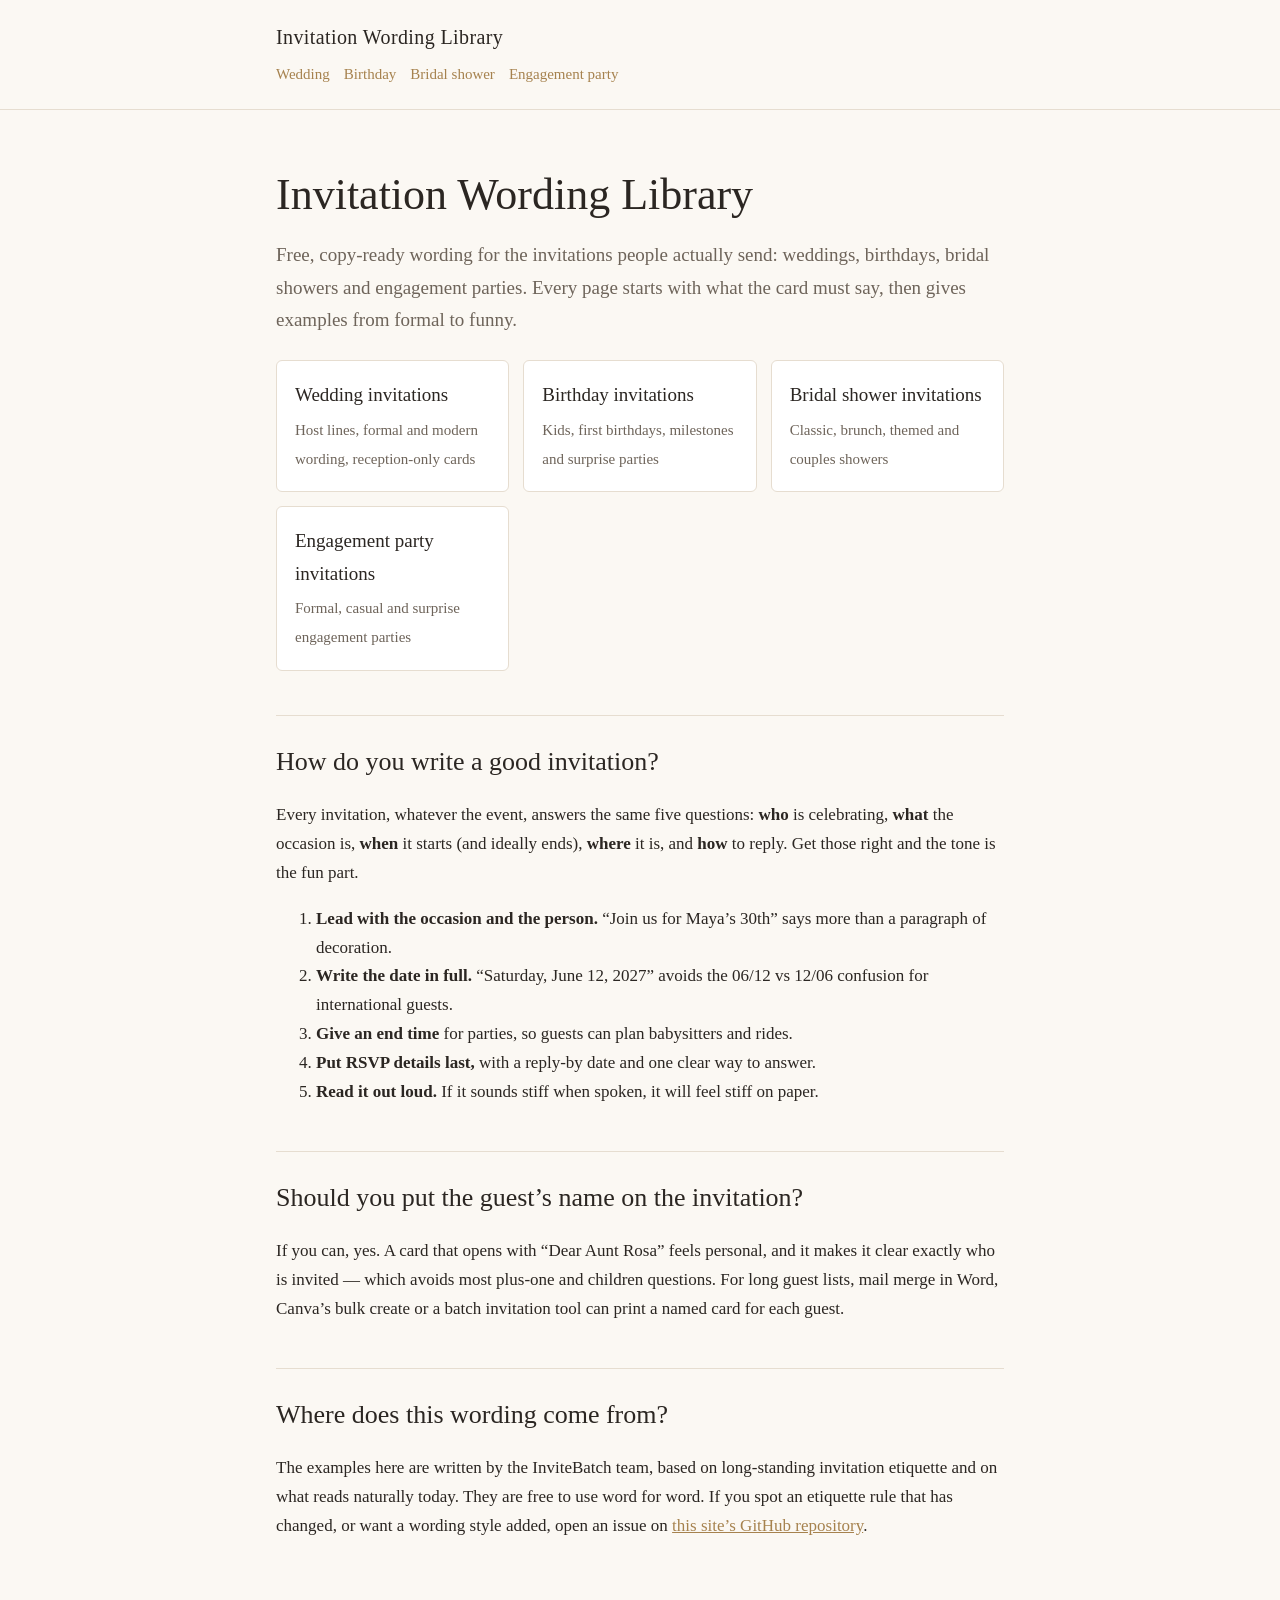
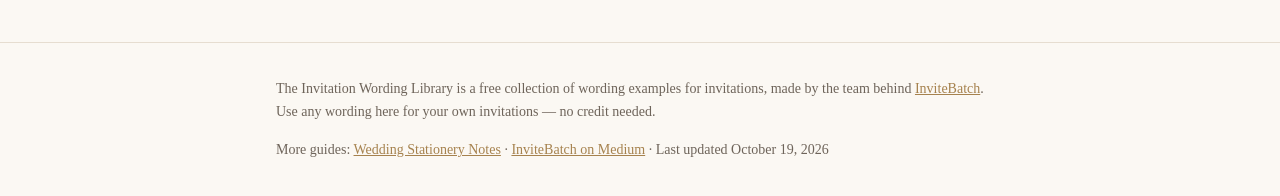
==== index.html @ 97a047f4 "Add files via upload" ====
<!doctype html>
<html lang="en">
<head>
<meta charset="utf-8">
<meta name="viewport" content="width=device-width, initial-scale=1">
<title>Invitation Wording Library: Free Examples for Every Event</title>
<meta name="description" content="Free invitation wording examples for weddings, birthdays, bridal showers and engagement parties. Copy, adapt and print.">
<link rel="canonical" href="https://invitebatch.github.io/">
<meta property="og:title" content="Invitation Wording Library: Free Examples for Every Event">
<meta property="og:description" content="Free invitation wording examples for weddings, birthdays, bridal showers and engagement parties. Copy, adapt and print.">
<meta property="og:url" content="https://invitebatch.github.io/">
<meta property="og:type" content="website">
<link rel="stylesheet" href="style.css">
<script type="application/ld+json">{"@context": "https://schema.org", "@type": "WebSite", "name": "Invitation Wording Library: Free Examples for Every Event", "description": "Free invitation wording examples for weddings, birthdays, bridal showers and engagement parties. Copy, adapt and print.", "url": "https://invitebatch.github.io/", "publisher": {"@type": "Organization", "name": "InviteBatch", "url": "https://invitebatch.com"}}</script>
</head>
<body>
<header><div class="wrap"><a class="brand" href="./">Invitation Wording Library</a><nav><a href="wedding-invitation-wording.html">Wedding</a><a href="birthday-invitation-wording.html">Birthday</a><a href="bridal-shower-invitation-wording.html">Bridal shower</a><a href="engagement-party-invitation-wording.html">Engagement party</a></nav></div></header>
<main class="wrap">
<h1>Invitation Wording Library</h1>
<p class="lede">Free, copy-ready wording for the invitations people actually send: weddings, birthdays, bridal showers and engagement parties. Every page starts with what the card must say, then gives examples from formal to funny.</p>
<div class="grid">
<a class="card" href="wedding-invitation-wording.html"><strong>Wedding invitations</strong><span>Host lines, formal and modern wording, reception-only cards</span></a>
<a class="card" href="birthday-invitation-wording.html"><strong>Birthday invitations</strong><span>Kids, first birthdays, milestones and surprise parties</span></a>
<a class="card" href="bridal-shower-invitation-wording.html"><strong>Bridal shower invitations</strong><span>Classic, brunch, themed and couples showers</span></a>
<a class="card" href="engagement-party-invitation-wording.html"><strong>Engagement party invitations</strong><span>Formal, casual and surprise engagement parties</span></a>
</div>
<h2>How do you write a good invitation?</h2>
<p>Every invitation, whatever the event, answers the same five questions: <strong>who</strong> is celebrating, <strong>what</strong> the occasion is, <strong>when</strong> it starts (and ideally ends), <strong>where</strong> it is, and <strong>how</strong> to reply. Get those right and the tone is the fun part.</p>
<ol>
<li><strong>Lead with the occasion and the person.</strong> “Join us for Maya’s 30th” says more than a paragraph of decoration.</li>
<li><strong>Write the date in full.</strong> “Saturday, June 12, 2027” avoids the 06/12 vs 12/06 confusion for international guests.</li>
<li><strong>Give an end time</strong> for parties, so guests can plan babysitters and rides.</li>
<li><strong>Put RSVP details last,</strong> with a reply-by date and one clear way to answer.</li>
<li><strong>Read it out loud.</strong> If it sounds stiff when spoken, it will feel stiff on paper.</li>
</ol>
<h2>Should you put the guest’s name on the invitation?</h2>
<p>If you can, yes. A card that opens with “Dear Aunt Rosa” feels personal, and it makes it clear exactly who is invited — which avoids most plus-one and children questions. For long guest lists, mail merge in Word, Canva’s bulk create or a batch invitation tool can print a named card for each guest.</p>
<h2>Where does this wording come from?</h2>
<p>The examples here are written by the InviteBatch team, based on long-standing invitation etiquette and on what reads naturally today. They are free to use word for word. If you spot an etiquette rule that has changed, or want a wording style added, open an issue on <a href="https://github.com/invitebatch/invitebatch.github.io">this site’s GitHub repository</a>.</p>

</main>
<footer><div class="wrap">
<p>The Invitation Wording Library is a free collection of wording examples for invitations, made by the team behind <a href="https://invitebatch.com">InviteBatch</a>. Use any wording here for your own invitations — no credit needed.</p>
<p>More guides: <a href="https://weddingstationerynotes.wordpress.com">Wedding Stationery Notes</a> · <a href="https://invitebatch.medium.com">InviteBatch on Medium</a> · Last updated October 19, 2026</p>
</div></footer>
</body>
</html>
---- style.css ----
:root{--bg:#fbf8f3;--ink:#2b2622;--muted:#6e645a;--line:#e6ddd0;--accent:#a6824e;--card:#fff}
@media (prefers-color-scheme:dark){:root{--bg:#1d1a17;--ink:#f1ebe3;--muted:#b3a899;--line:#3a332c;--accent:#d4b07a;--card:#26221e}}
*{box-sizing:border-box}
body{margin:0;background:var(--bg);color:var(--ink);font:17px/1.7 Georgia,'Times New Roman',serif}
a{color:var(--accent)}
header,footer{border-bottom:1px solid var(--line)}
footer{border-top:1px solid var(--line);border-bottom:0;margin-top:64px;font-size:14px;color:var(--muted)}
.wrap{max-width:760px;margin:0 auto;padding:20px 16px}
.brand{font-size:20px;text-decoration:none;color:var(--ink);letter-spacing:.02em}
nav a{margin-right:14px;font-size:15px;text-decoration:none}
nav{margin-top:6px}
h1{font-weight:normal;font-size:clamp(30px,6vw,44px);line-height:1.15;margin:40px 0 12px}
h2{font-weight:normal;font-size:26px;margin:44px 0 10px;border-top:1px solid var(--line);padding-top:24px}
.lede{font-size:19px;color:var(--muted)}
blockquote{margin:14px 0;padding:14px 18px;background:var(--card);border-left:3px solid var(--accent);border-radius:4px}
.grid{display:grid;grid-template-columns:repeat(auto-fit,minmax(220px,1fr));gap:14px;margin:24px 0}
.card{display:block;padding:18px;background:var(--card);border:1px solid var(--line);border-radius:6px;text-decoration:none;color:var(--ink)}
.card strong{display:block;font-size:19px;font-weight:normal;margin-bottom:4px}
.card span{color:var(--muted);font-size:15px}
.note{font-size:15px;color:var(--muted)}
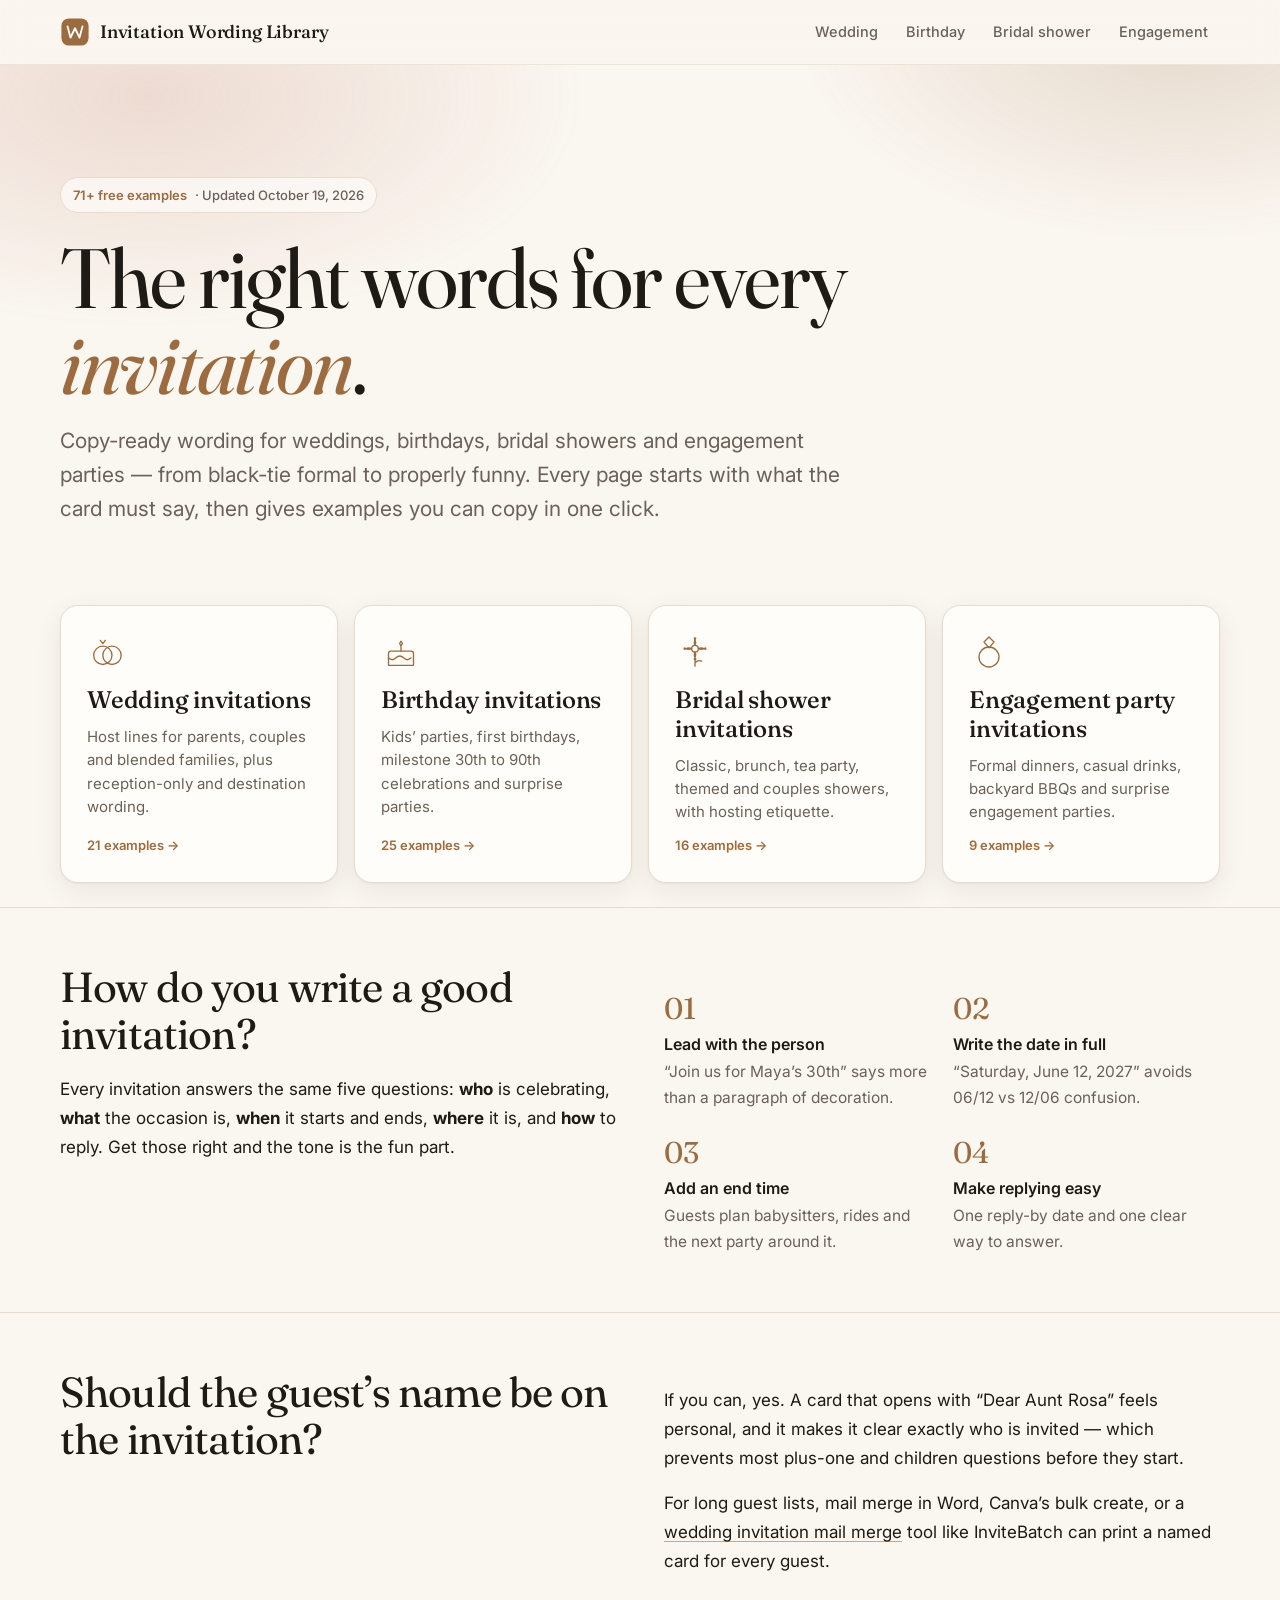
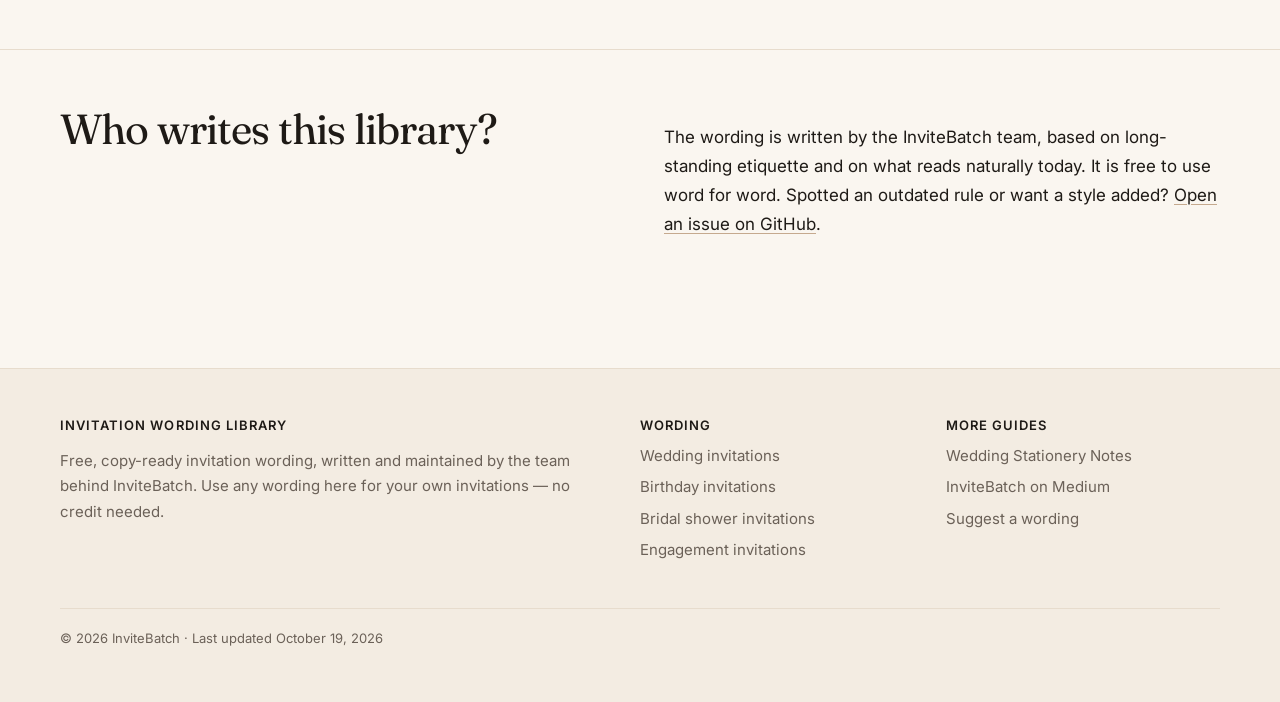
==== commit 41ee663b: "Add files via upload" ====
--- a/index.html
+++ b/index.html
@@ -2,46 +2,68 @@
 <html lang="en">
 <head>
 <meta charset="utf-8">
-<meta name="viewport" content="width=device-width, initial-scale=1">
+<meta name="viewport" content="width=device-width, initial-scale=1, viewport-fit=cover">
 <title>Invitation Wording Library: Free Examples for Every Event</title>
-<meta name="description" content="Free invitation wording examples for weddings, birthdays, bridal showers and engagement parties. Copy, adapt and print.">
+<meta name="description" content="71+ free invitation wording examples for weddings, birthdays, bridal showers and engagement parties. Formal to funny, copy in one click.">
 <link rel="canonical" href="https://invitebatch.github.io/">
+<meta name="robots" content="index, follow, max-image-preview:large, max-snippet:-1">
+<meta name="theme-color" content="#faf6f0" media="(prefers-color-scheme: light)">
+<meta name="theme-color" content="#141210" media="(prefers-color-scheme: dark)">
+<meta property="og:site_name" content="Invitation Wording Library">
+<meta property="og:type" content="website">
 <meta property="og:title" content="Invitation Wording Library: Free Examples for Every Event">
-<meta property="og:description" content="Free invitation wording examples for weddings, birthdays, bridal showers and engagement parties. Copy, adapt and print.">
+<meta property="og:description" content="71+ free invitation wording examples for weddings, birthdays, bridal showers and engagement parties. Formal to funny, copy in one click.">
 <meta property="og:url" content="https://invitebatch.github.io/">
-<meta property="og:type" content="website">
-<link rel="stylesheet" href="style.css">
-<script type="application/ld+json">{"@context": "https://schema.org", "@type": "WebSite", "name": "Invitation Wording Library: Free Examples for Every Event", "description": "Free invitation wording examples for weddings, birthdays, bridal showers and engagement parties. Copy, adapt and print.", "url": "https://invitebatch.github.io/", "publisher": {"@type": "Organization", "name": "InviteBatch", "url": "https://invitebatch.com"}}</script>
+<meta property="og:image" content="https://invitebatch.github.io/og-index.png">
+<meta property="og:image:width" content="1200"><meta property="og:image:height" content="630">
+<meta property="og:locale" content="en_US">
+<meta name="twitter:card" content="summary_large_image">
+<link rel="icon" href="/favicon.svg" type="image/svg+xml">
+<link rel="icon" href="/favicon-32.png" sizes="32x32" type="image/png">
+<link rel="apple-touch-icon" href="/apple-touch-icon.png">
+<link rel="manifest" href="/site.webmanifest">
+<link rel="sitemap" type="application/xml" href="/sitemap.xml">
+<link rel="preconnect" href="https://fonts.googleapis.com">
+<link rel="preconnect" href="https://fonts.gstatic.com" crossorigin>
+<link rel="stylesheet" href="https://fonts.googleapis.com/css2?family=Fraunces:ital,opsz,wght@0,9..144,300..600;1,9..144,300..500&family=Inter:wght@400;500;600&display=swap">
+<link rel="stylesheet" href="/style.css">
+<script type="application/ld+json">{"@context": "https://schema.org", "@graph": [{"@type": "Organization", "@id": "https://invitebatch.github.io/#org", "name": "InviteBatch", "url": "https://invitebatch.com", "logo": {"@type": "ImageObject", "url": "https://invitebatch.github.io/icon-512.png"}}, {"@type": "WebSite", "@id": "https://invitebatch.github.io/#website", "url": "https://invitebatch.github.io/", "name": "Invitation Wording Library", "description": "Free invitation wording examples for weddings, birthdays, bridal showers and engagement parties.", "publisher": {"@id": "https://invitebatch.github.io/#org"}, "inLanguage": "en"}, {"@type": "CollectionPage", "@id": "https://invitebatch.github.io/#page", "url": "https://invitebatch.github.io/", "name": "Invitation Wording Library", "isPartOf": {"@id": "https://invitebatch.github.io/#website"}, "dateModified": "2026-10-19", "mainEntity": {"@type": "ItemList", "itemListElement": [{"@type": "ListItem", "position": 1, "url": "https://invitebatch.github.io/wedding-invitation-wording", "name": "Wedding invitation wording"}, {"@type": "ListItem", "position": 2, "url": "https://invitebatch.github.io/birthday-invitation-wording", "name": "Birthday invitation wording"}, {"@type": "ListItem", "position": 3, "url": "https://invitebatch.github.io/bridal-shower-invitation-wording", "name": "Bridal shower invitation wording"}, {"@type": "ListItem", "position": 4, "url": "https://invitebatch.github.io/engagement-party-invitation-wording", "name": "Engagement party invitation wording"}]}}]}</script>
 </head>
 <body>
-<header><div class="wrap"><a class="brand" href="./">Invitation Wording Library</a><nav><a href="wedding-invitation-wording.html">Wedding</a><a href="birthday-invitation-wording.html">Birthday</a><a href="bridal-shower-invitation-wording.html">Bridal shower</a><a href="engagement-party-invitation-wording.html">Engagement party</a></nav></div></header>
-<main class="wrap">
-<h1>Invitation Wording Library</h1>
-<p class="lede">Free, copy-ready wording for the invitations people actually send: weddings, birthdays, bridal showers and engagement parties. Every page starts with what the card must say, then gives examples from formal to funny.</p>
-<div class="grid">
-<a class="card" href="wedding-invitation-wording.html"><strong>Wedding invitations</strong><span>Host lines, formal and modern wording, reception-only cards</span></a>
-<a class="card" href="birthday-invitation-wording.html"><strong>Birthday invitations</strong><span>Kids, first birthdays, milestones and surprise parties</span></a>
-<a class="card" href="bridal-shower-invitation-wording.html"><strong>Bridal shower invitations</strong><span>Classic, brunch, themed and couples showers</span></a>
-<a class="card" href="engagement-party-invitation-wording.html"><strong>Engagement party invitations</strong><span>Formal, casual and surprise engagement parties</span></a>
-</div>
-<h2>How do you write a good invitation?</h2>
-<p>Every invitation, whatever the event, answers the same five questions: <strong>who</strong> is celebrating, <strong>what</strong> the occasion is, <strong>when</strong> it starts (and ideally ends), <strong>where</strong> it is, and <strong>how</strong> to reply. Get those right and the tone is the fun part.</p>
-<ol>
-<li><strong>Lead with the occasion and the person.</strong> “Join us for Maya’s 30th” says more than a paragraph of decoration.</li>
-<li><strong>Write the date in full.</strong> “Saturday, June 12, 2027” avoids the 06/12 vs 12/06 confusion for international guests.</li>
-<li><strong>Give an end time</strong> for parties, so guests can plan babysitters and rides.</li>
-<li><strong>Put RSVP details last,</strong> with a reply-by date and one clear way to answer.</li>
-<li><strong>Read it out loud.</strong> If it sounds stiff when spoken, it will feel stiff on paper.</li>
-</ol>
-<h2>Should you put the guest’s name on the invitation?</h2>
-<p>If you can, yes. A card that opens with “Dear Aunt Rosa” feels personal, and it makes it clear exactly who is invited — which avoids most plus-one and children questions. For long guest lists, mail merge in Word, Canva’s bulk create or a batch invitation tool can print a named card for each guest.</p>
-<h2>Where does this wording come from?</h2>
-<p>The examples here are written by the InviteBatch team, based on long-standing invitation etiquette and on what reads naturally today. They are free to use word for word. If you spot an etiquette rule that has changed, or want a wording style added, open an issue on <a href="https://github.com/invitebatch/invitebatch.github.io">this site’s GitHub repository</a>.</p>
-
+<a class="skip" href="#main">Skip to content</a>
+<header class="top"><div class="wrap"><a class="logo" href="/"><svg viewBox="0 0 32 32" aria-hidden="true"><rect x="1.5" y="1.5" width="29" height="29" rx="8" fill="#9c6b3f"/><path d="M8 10l3.2 12L16 12l4.8 10L24 10" fill="none" stroke="#fff" stroke-width="2" stroke-linecap="round" stroke-linejoin="round"/></svg><span>Invitation Wording Library</span></a><nav class="nav" aria-label="Wording categories"><a href="/wedding-invitation-wording">Wedding</a><a href="/birthday-invitation-wording">Birthday</a><a href="/bridal-shower-invitation-wording">Bridal shower</a><a href="/engagement-party-invitation-wording">Engagement</a></nav></div></header>
+<main id="main">
+<section class="hero"><div class="wrap">
+<span class="eyebrow"><b>71+ free examples</b> · Updated October 19, 2026</span>
+<h1>The right words for every <em>invitation</em>.</h1>
+<p class="lede">Copy-ready wording for weddings, birthdays, bridal showers and engagement parties — from black-tie formal to properly funny. Every page starts with what the card must say, then gives examples you can copy in one click.</p>
+</div></section>
+<div class="wrap"><div class="cards"><a class="card" href="/wedding-invitation-wording"><svg viewBox="0 0 48 48" aria-hidden="true"><circle cx="19" cy="28" r="11"/><circle cx="30" cy="28" r="11"/><path d="M16 10l3 4 3-4"/></svg><h3>Wedding invitations</h3><p>Host lines for parents, couples and blended families, plus reception-only and destination wording.</p><span class="count">21 examples →</span></a><a class="card" href="/birthday-invitation-wording"><svg viewBox="0 0 48 48" aria-hidden="true"><path d="M9 40h30V26a3 3 0 0 0-3-3H12a3 3 0 0 0-3 3z"/><path d="M9 31c3 3 6 3 9 0s6-3 9 0 6 3 9 0"/><path d="M24 23v-7"/><path d="M24 11c-2 2-2 4 0 5 2-1 2-3 0-5z"/></svg><h3>Birthday invitations</h3><p>Kids’ parties, first birthdays, milestone 30th to 90th celebrations and surprise parties.</p><span class="count">25 examples →</span></a><a class="card" href="/bridal-shower-invitation-wording"><svg viewBox="0 0 48 48" aria-hidden="true"><circle cx="24" cy="20" r="4"/><path d="M24 16c-3-6 3-9 0-9s3 3 0 9zM28 20c6-3 9 3 9 0s-3 3-9 0zM24 24c3 6-3 9 0 9s-3-3 0-9zM20 20c-6 3-9-3-9 0s3-3 9 0z"/><path d="M24 33v8M24 37c3-3 6-3 8-2"/></svg><h3>Bridal shower invitations</h3><p>Classic, brunch, tea party, themed and couples showers, with hosting etiquette.</p><span class="count">16 examples →</span></a><a class="card" href="/engagement-party-invitation-wording"><svg viewBox="0 0 48 48" aria-hidden="true"><circle cx="24" cy="30" r="12"/><path d="M18 12l6-6 6 6-6 7z"/></svg><h3>Engagement party invitations</h3><p>Formal dinners, casual drinks, backyard BBQs and surprise engagement parties.</p><span class="count">9 examples →</span></a></div></div>
+<section class="band"><div class="wrap two">
+<div><h2>How do you write a good invitation?</h2><p>Every invitation answers the same five questions: <strong>who</strong> is celebrating, <strong>what</strong> the occasion is, <strong>when</strong> it starts and ends, <strong>where</strong> it is, and <strong>how</strong> to reply. Get those right and the tone is the fun part.</p></div>
+<div class="steps">
+<div><h3>Lead with the person</h3><p>“Join us for Maya’s 30th” says more than a paragraph of decoration.</p></div>
+<div><h3>Write the date in full</h3><p>“Saturday, June 12, 2027” avoids 06/12 vs 12/06 confusion.</p></div>
+<div><h3>Add an end time</h3><p>Guests plan babysitters, rides and the next party around it.</p></div>
+<div><h3>Make replying easy</h3><p>One reply-by date and one clear way to answer.</p></div>
+</div></div></section>
+<section class="band"><div class="wrap two">
+<div><h2>Should the guest’s name be on the invitation?</h2></div>
+<div><p>If you can, yes. A card that opens with “Dear Aunt Rosa” feels personal, and it makes it clear exactly who is invited — which prevents most plus-one and children questions before they start.</p><p>For long guest lists, mail merge in Word, Canva’s bulk create, or a <a href="https://invitebatch.com/wedding-invitation-mail-merge">wedding invitation mail merge</a> tool like InviteBatch can print a named card for every guest.</p></div>
+</div></section>
+<section class="band"><div class="wrap two">
+<div><h2>Who writes this library?</h2></div>
+<div><p>The wording is written by the InviteBatch team, based on long-standing etiquette and on what reads naturally today. It is free to use word for word. Spotted an outdated rule or want a style added? <a href="https://github.com/invitebatch/invitebatch.github.io/issues">Open an issue on GitHub</a>.</p></div>
+</div></section>
 </main>
-<footer><div class="wrap">
-<p>The Invitation Wording Library is a free collection of wording examples for invitations, made by the team behind <a href="https://invitebatch.com">InviteBatch</a>. Use any wording here for your own invitations — no credit needed.</p>
-<p>More guides: <a href="https://weddingstationerynotes.wordpress.com">Wedding Stationery Notes</a> · <a href="https://invitebatch.medium.com">InviteBatch on Medium</a> · Last updated October 19, 2026</p>
+<footer class="foot"><div class="wrap">
+<div><h4>Invitation Wording Library</h4><p>Free, copy-ready invitation wording, written and maintained by the team behind <a href="https://invitebatch.com">InviteBatch</a>. Use any wording here for your own invitations — no credit needed.</p></div>
+<div><h4>Wording</h4><ul><li><a href="/wedding-invitation-wording">Wedding invitations</a></li><li><a href="/birthday-invitation-wording">Birthday invitations</a></li><li><a href="/bridal-shower-invitation-wording">Bridal shower invitations</a></li><li><a href="/engagement-party-invitation-wording">Engagement invitations</a></li></ul></div>
+<div><h4>More guides</h4><ul><li><a href="https://weddingstationerynotes.wordpress.com">Wedding Stationery Notes</a></li><li><a href="https://invitebatch.medium.com">InviteBatch on Medium</a></li><li><a href="https://github.com/invitebatch/invitebatch.github.io/issues">Suggest a wording</a></li></ul></div>
+<p class="small">© 2026 InviteBatch · Last updated <time datetime="2026-10-19">October 19, 2026</time></p>
 </div></footer>
+<script>document.querySelectorAll('.copy').forEach(b=>b.addEventListener('click',async()=>{const t=b.closest('.ex').querySelector('blockquote').innerText.trim();try{await navigator.clipboard.writeText(t)}catch(e){const a=document.createElement('textarea');a.value=t;document.body.appendChild(a);a.select();document.execCommand('copy');a.remove()}const l=b.querySelector('span');b.classList.add('done');l.textContent='Copied';setTimeout(()=>{b.classList.remove('done');l.textContent='Copy'},1600)}));
+const fb=document.querySelectorAll('.filters button');fb.forEach(b=>b.addEventListener('click',()=>{fb.forEach(x=>x.setAttribute('aria-pressed',x===b));const t=b.dataset.tone;document.querySelectorAll('.ex').forEach(e=>e.hidden=t!=='all'&&e.dataset.tone!==t)}));
+const links=[...document.querySelectorAll('.toc a')];if(links.length&&'IntersectionObserver'in window){const io=new IntersectionObserver(es=>{es.forEach(e=>{if(e.isIntersecting){links.forEach(l=>l.classList.toggle('on',l.getAttribute('href')==='#'+e.target.id))}})},{rootMargin:'-20% 0px -70% 0px'});links.forEach(l=>{const s=document.querySelector(l.getAttribute('href'));s&&io.observe(s)})}</script>
 </body>
 </html>
--- a/style.css
+++ b/style.css
@@ -1,20 +1 @@
-:root{--bg:#fbf8f3;--ink:#2b2622;--muted:#6e645a;--line:#e6ddd0;--accent:#a6824e;--card:#fff}
-@media (prefers-color-scheme:dark){:root{--bg:#1d1a17;--ink:#f1ebe3;--muted:#b3a899;--line:#3a332c;--accent:#d4b07a;--card:#26221e}}
-*{box-sizing:border-box}
-body{margin:0;background:var(--bg);color:var(--ink);font:17px/1.7 Georgia,'Times New Roman',serif}
-a{color:var(--accent)}
-header,footer{border-bottom:1px solid var(--line)}
-footer{border-top:1px solid var(--line);border-bottom:0;margin-top:64px;font-size:14px;color:var(--muted)}
-.wrap{max-width:760px;margin:0 auto;padding:20px 16px}
-.brand{font-size:20px;text-decoration:none;color:var(--ink);letter-spacing:.02em}
-nav a{margin-right:14px;font-size:15px;text-decoration:none}
-nav{margin-top:6px}
-h1{font-weight:normal;font-size:clamp(30px,6vw,44px);line-height:1.15;margin:40px 0 12px}
-h2{font-weight:normal;font-size:26px;margin:44px 0 10px;border-top:1px solid var(--line);padding-top:24px}
-.lede{font-size:19px;color:var(--muted)}
-blockquote{margin:14px 0;padding:14px 18px;background:var(--card);border-left:3px solid var(--accent);border-radius:4px}
-.grid{display:grid;grid-template-columns:repeat(auto-fit,minmax(220px,1fr));gap:14px;margin:24px 0}
-.card{display:block;padding:18px;background:var(--card);border:1px solid var(--line);border-radius:6px;text-decoration:none;color:var(--ink)}
-.card strong{display:block;font-size:19px;font-weight:normal;margin-bottom:4px}
-.card span{color:var(--muted);font-size:15px}
-.note{font-size:15px;color:var(--muted)}
+:root{--bg:#faf6f0;--bg2:#f3ece2;--ink:#1e1a16;--muted:#6b6158;--line:#e7dccd;--card:#fffdf9;--accent:#9c6b3f;--accent2:#c98e7c;--chip:#efe6d9;--shadow:0 1px 2px rgba(60,40,20,.05),0 8px 28px rgba(60,40,20,.07);--r:18px;--serif:"Fraunces",ui-serif,Georgia,serif;--sans:"Inter",ui-sans-serif,system-ui,-apple-system,"Segoe UI",sans-serif}@media (prefers-color-scheme:dark){:root{--bg:#141210;--bg2:#1c1916;--ink:#f3ede5;--muted:#b0a596;--line:#2f2a24;--card:#1e1b17;--accent:#e0b07c;--accent2:#e6a593;--chip:#2a251f;--shadow:0 1px 2px rgba(0,0,0,.3),0 10px 30px rgba(0,0,0,.35)}}*{box-sizing:border-box}html{scroll-behavior:smooth;-webkit-text-size-adjust:100%}body{margin:0;background:var(--bg);color:var(--ink);font:400 17px/1.7 var(--sans);-webkit-font-smoothing:antialiased;text-rendering:optimizeLegibility}a{color:inherit;text-decoration-color:color-mix(in srgb,var(--accent) 55%,transparent);text-underline-offset:3px}a:hover{color:var(--accent)}:focus-visible{outline:2px solid var(--accent);outline-offset:3px;border-radius:6px}.skip{position:absolute;left:-999px;top:8px;background:var(--ink);color:var(--bg);padding:8px 14px;border-radius:8px;z-index:20}.skip:focus{left:12px}.wrap{width:min(1160px,100% - 32px);margin-inline:auto}/* header */.top{position:sticky;top:0;z-index:10;backdrop-filter:saturate(1.4) blur(14px);-webkit-backdrop-filter:saturate(1.4) blur(14px);background:color-mix(in srgb,var(--bg) 78%,transparent);border-bottom:1px solid color-mix(in srgb,var(--line) 70%,transparent)}.top .wrap{display:flex;align-items:center;gap:20px;height:64px}.logo{display:flex;align-items:center;gap:10px;text-decoration:none;font:500 18px/1 var(--serif);letter-spacing:-.01em;white-space:nowrap}.logo svg{width:30px;height:30px}.nav{display:flex;gap:4px;margin-left:auto;overflow-x:auto;scrollbar-width:none}.nav::-webkit-scrollbar{display:none}.nav a{padding:8px 12px;border-radius:999px;font-size:14.5px;font-weight:500;text-decoration:none;color:var(--muted);white-space:nowrap}.nav a:hover,.nav a[aria-current]{color:var(--ink);background:var(--chip)}@media (max-width:720px){.top .wrap{height:auto;flex-wrap:wrap;padding:12px 0 8px;gap:8px}.nav{margin-left:0;width:100%}}/* hero */.hero{position:relative;overflow:hidden;padding:clamp(56px,9vw,112px) 0 clamp(40px,6vw,72px)}.hero:before{content:"";position:absolute;inset:-30% -10% auto;height:120%;background:radial-gradient(40% 50% at 18% 30%,color-mix(in srgb,var(--accent2) 26%,transparent),transparent 70%),radial-gradient(35% 45% at 85% 20%,color-mix(in srgb,var(--accent) 20%,transparent),transparent 70%);filter:blur(10px);z-index:-1}.eyebrow{display:inline-flex;align-items:center;gap:8px;padding:6px 12px;border:1px solid var(--line);border-radius:999px;background:color-mix(in srgb,var(--card) 70%,transparent);font-size:13px;font-weight:500;color:var(--muted)}.eyebrow b{color:var(--accent);font-weight:600}h1{font:400 clamp(40px,7.2vw,84px)/1.02 var(--serif);letter-spacing:-.025em;margin:22px 0 18px;max-width:16ch}h1 em{font-style:italic;color:var(--accent)}.lede{font-size:clamp(18px,2vw,21px);line-height:1.6;color:var(--muted);max-width:60ch;margin:0}.meta{display:flex;flex-wrap:wrap;gap:8px 18px;margin-top:22px;font-size:14px;color:var(--muted)}.crumbs{font-size:14px;color:var(--muted);margin-bottom:6px}.crumbs a{text-decoration:none}.crumbs a:hover{text-decoration:underline}/* home cards */.cards{display:grid;grid-template-columns:repeat(auto-fit,minmax(250px,1fr));gap:16px;margin:8px 0 24px}.card{position:relative;display:flex;flex-direction:column;gap:10px;padding:26px;border-radius:var(--r);background:var(--card);border:1px solid var(--line);box-shadow:var(--shadow);text-decoration:none;transition:transform .25s ease,box-shadow .25s ease,border-color .25s}.card:hover{transform:translateY(-3px);border-color:color-mix(in srgb,var(--accent) 45%,var(--line));color:inherit}.card svg{width:40px;height:40px;fill:none;stroke:var(--accent);stroke-width:1.6;stroke-linecap:round;stroke-linejoin:round}.card h3{font:500 24px/1.2 var(--serif);margin:4px 0 0;letter-spacing:-.01em}.card p{margin:0;color:var(--muted);font-size:15px;line-height:1.55}.card .count{margin-top:auto;font-size:13px;font-weight:600;color:var(--accent)}/* article layout */.layout{display:grid;grid-template-columns:230px minmax(0,1fr);gap:56px;align-items:start;padding-bottom:40px}@media (max-width:960px){.layout{grid-template-columns:1fr;gap:0}.toc{display:none}}.toc{position:sticky;top:88px;font-size:14px}.toc p{font-weight:600;text-transform:uppercase;letter-spacing:.08em;font-size:12px;color:var(--muted);margin:0 0 10px}.toc ol{list-style:none;margin:0;padding:0;border-left:1px solid var(--line)}.toc a{display:block;padding:6px 0 6px 14px;margin-left:-1px;border-left:2px solid transparent;text-decoration:none;color:var(--muted);line-height:1.4}.toc a:hover,.toc a.on{color:var(--ink);border-left-color:var(--accent)}.prose{max-width:760px}.prose h2{font:400 clamp(28px,3.4vw,38px)/1.15 var(--serif);letter-spacing:-.02em;margin:64px 0 10px;scroll-margin-top:90px}.prose h3{font:500 20px/1.3 var(--serif);margin:32px 0 8px}.prose p{margin:0 0 16px}.answer{position:relative;padding:22px 24px 22px 26px;border-radius:var(--r);background:linear-gradient(135deg,color-mix(in srgb,var(--accent) 10%,var(--card)),var(--card));border:1px solid color-mix(in srgb,var(--accent) 25%,var(--line));margin:0 0 8px}.answer strong{display:block;font-size:12px;letter-spacing:.1em;text-transform:uppercase;color:var(--accent);margin-bottom:6px}.answer p{margin:0;font-size:17.5px}.checks{list-style:none;padding:0;margin:14px 0;display:grid;gap:10px}.checks li{position:relative;padding:12px 14px 12px 44px;background:var(--card);border:1px solid var(--line);border-radius:12px;line-height:1.5}.checks li:before{content:"";position:absolute;left:14px;top:14px;width:18px;height:18px;border-radius:50%;background:var(--accent) url("data:image/svg+xml,%3Csvg xmlns='http://www.w3.org/2000/svg' viewBox='0 0 20 20' fill='none' stroke='white' stroke-width='2.4' stroke-linecap='round' stroke-linejoin='round'%3E%3Cpath d='M5 10.5l3 3 7-7'/%3E%3C/svg%3E") center/12px no-repeat}.checks.no li:before{background:var(--accent2) url("data:image/svg+xml,%3Csvg xmlns='http://www.w3.org/2000/svg' viewBox='0 0 20 20' fill='none' stroke='white' stroke-width='2.4' stroke-linecap='round'%3E%3Cpath d='M6 6l8 8M14 6l-8 8'/%3E%3C/svg%3E") center/11px no-repeat}.filters{position:sticky;top:64px;z-index:5;display:flex;gap:8px;flex-wrap:wrap;padding:12px 0;margin:28px 0 0;background:color-mix(in srgb,var(--bg) 88%,transparent);backdrop-filter:blur(10px);-webkit-backdrop-filter:blur(10px)}@media (max-width:720px){.filters{top:0;position:relative}}.filters button{font:500 14px var(--sans);padding:8px 14px;border-radius:999px;border:1px solid var(--line);background:var(--card);color:var(--muted);cursor:pointer}.filters button[aria-pressed="true"]{background:var(--ink);color:var(--bg);border-color:var(--ink)}.ex-grid{display:grid;grid-template-columns:repeat(auto-fill,minmax(300px,1fr));gap:14px;margin:18px 0 8px}.ex{position:relative;display:flex;flex-direction:column;margin:0;padding:22px 22px 16px;border-radius:16px;background:var(--card);border:1px solid var(--line);box-shadow:var(--shadow)}.ex[hidden]{display:none}.ex blockquote{margin:0 0 16px;font:400 18px/1.55 var(--serif);text-align:center;flex:1}.ex footer{display:flex;align-items:center;justify-content:space-between;gap:8px;border-top:1px dashed var(--line);padding-top:12px}.tag{font-size:12px;font-weight:600;letter-spacing:.06em;text-transform:uppercase;color:var(--accent)}.copy{display:inline-flex;align-items:center;gap:6px;font:500 13px var(--sans);padding:7px 12px;border-radius:999px;border:1px solid var(--line);background:transparent;color:var(--ink);cursor:pointer;transition:background .2s}.copy:hover{background:var(--chip)}.copy svg{width:14px;height:14px;fill:none;stroke:currentColor;stroke-width:2}.copy.done{background:var(--accent);border-color:var(--accent);color:#fff}.cta{display:grid;grid-template-columns:1fr auto;gap:20px;align-items:center;margin:56px 0 0;padding:28px;border-radius:var(--r);background:var(--ink);color:var(--bg)}.cta p{margin:0;opacity:.8}.cta strong{display:block;font:400 24px/1.2 var(--serif);margin-bottom:4px;opacity:1}.cta a{justify-self:start;padding:12px 18px;border-radius:999px;background:var(--bg);color:var(--ink);font-weight:600;font-size:15px;text-decoration:none;white-space:nowrap}@media (max-width:640px){.cta{grid-template-columns:1fr}}details{border-bottom:1px solid var(--line);padding:4px 0}summary{cursor:pointer;list-style:none;padding:16px 36px 16px 0;position:relative;font:500 19px/1.35 var(--serif)}summary::-webkit-details-marker{display:none}summary:after{content:"+";position:absolute;right:4px;top:12px;font:300 26px var(--sans);color:var(--accent);transition:transform .2s}details[open] summary:after{transform:rotate(45deg)}details p{margin:0 0 18px;color:var(--muted)}.related{display:grid;grid-template-columns:repeat(auto-fit,minmax(220px,1fr));gap:12px;margin-top:14px}.related a{padding:16px 18px;border-radius:14px;border:1px solid var(--line);background:var(--card);text-decoration:none;font-weight:500}.related a span{display:block;font-size:13px;color:var(--muted);font-weight:400}/* sections on home */.band{padding:56px 0;border-top:1px solid var(--line)}.band h2{font:400 clamp(28px,3.6vw,42px)/1.12 var(--serif);letter-spacing:-.02em;margin:0 0 14px;max-width:22ch}.steps{display:grid;grid-template-columns:repeat(auto-fit,minmax(200px,1fr));gap:22px;counter-reset:s;margin-top:26px}.steps div{counter-increment:s}.steps div:before{content:counter(s,decimal-leading-zero);display:block;font:400 30px var(--serif);color:var(--accent);margin-bottom:6px}.steps h3{font:600 16px/1.4 var(--sans);margin:0 0 4px}.steps p{margin:0;color:var(--muted);font-size:15.5px}.two{display:grid;grid-template-columns:1fr 1fr;gap:48px}@media (max-width:820px){.two{grid-template-columns:1fr}}/* footer */.foot{margin-top:56px;padding:48px 0 40px;background:var(--bg2);border-top:1px solid var(--line);font-size:15px;color:var(--muted)}.foot .wrap{display:grid;grid-template-columns:2fr 1fr 1fr;gap:32px}@media (max-width:760px){.foot .wrap{grid-template-columns:1fr}}.foot h4{margin:0 0 10px;color:var(--ink);font:600 13px var(--sans);letter-spacing:.08em;text-transform:uppercase}.foot ul{list-style:none;margin:0;padding:0;display:grid;gap:6px}.foot a{text-decoration:none}.foot a:hover{text-decoration:underline}.foot .small{grid-column:1/-1;border-top:1px solid var(--line);padding-top:18px;font-size:13px}@media (prefers-reduced-motion:reduce){*{transition:none!important;scroll-behavior:auto!important}}
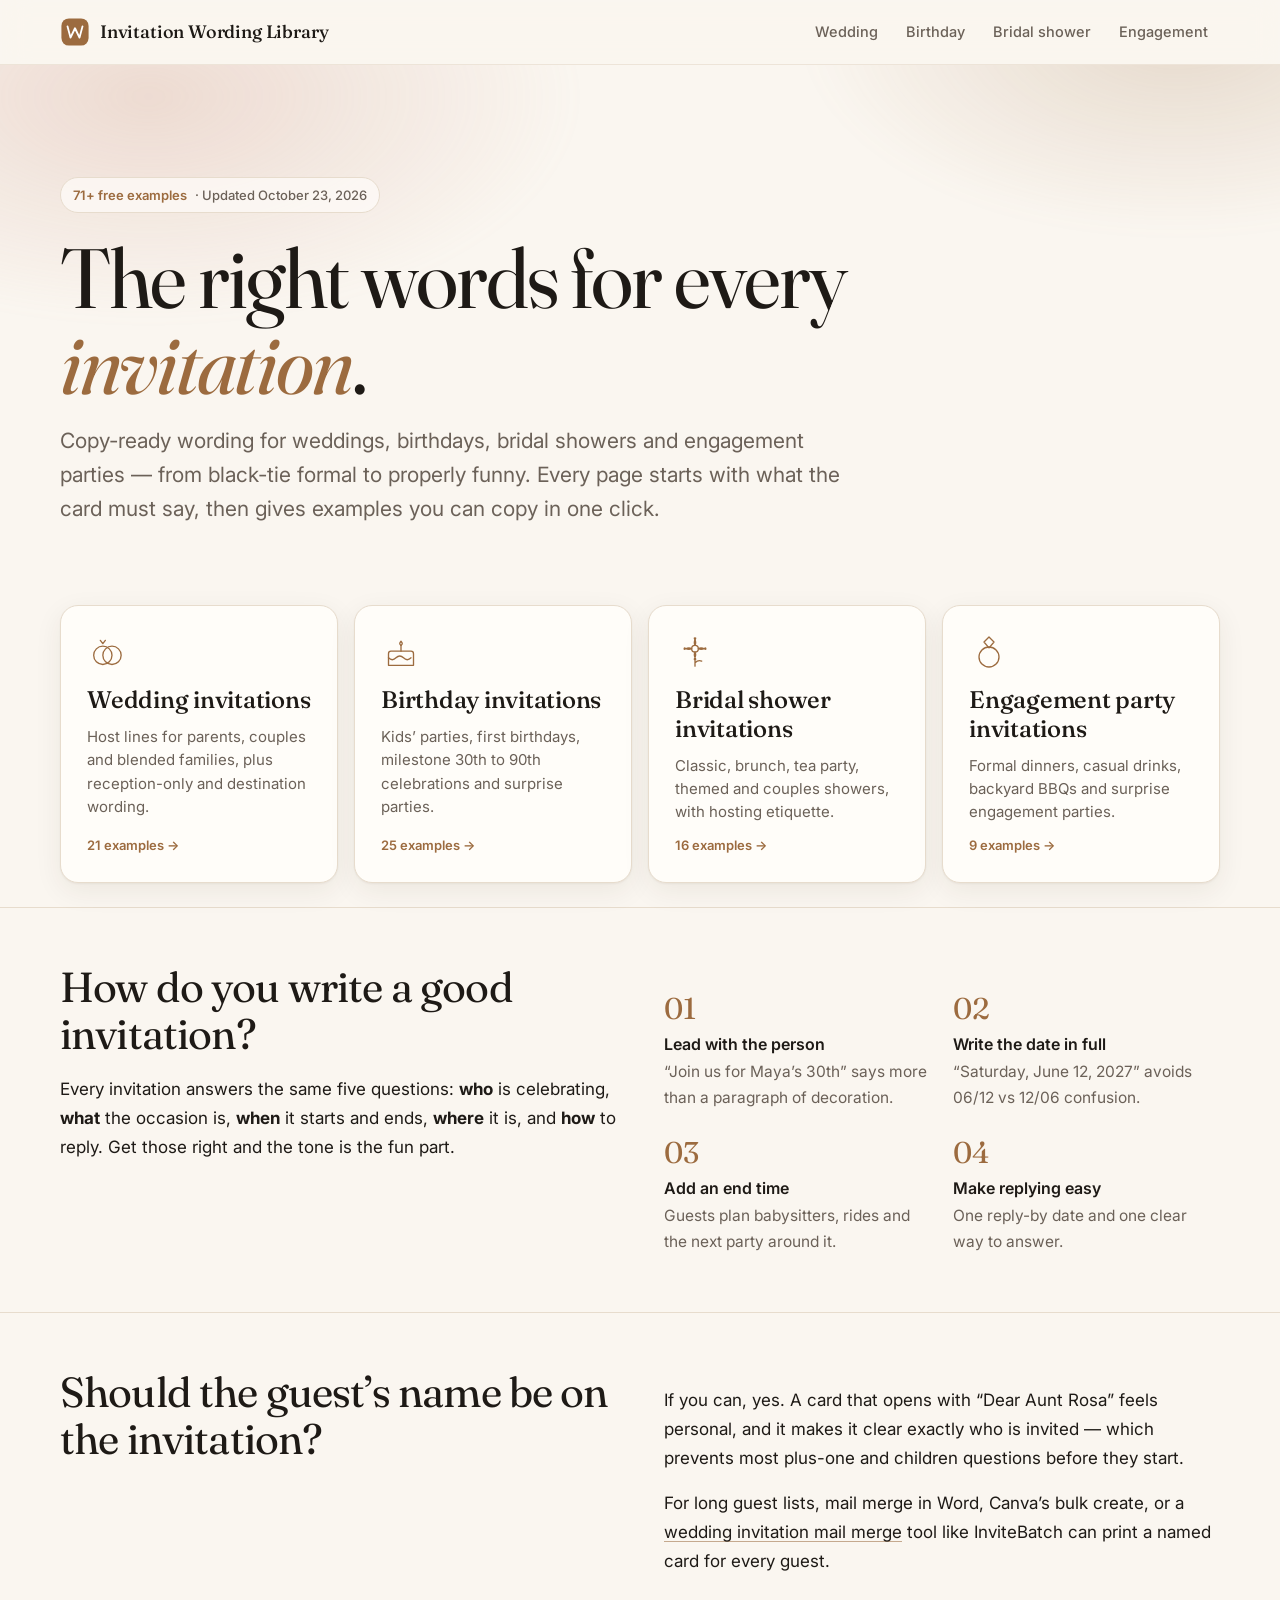
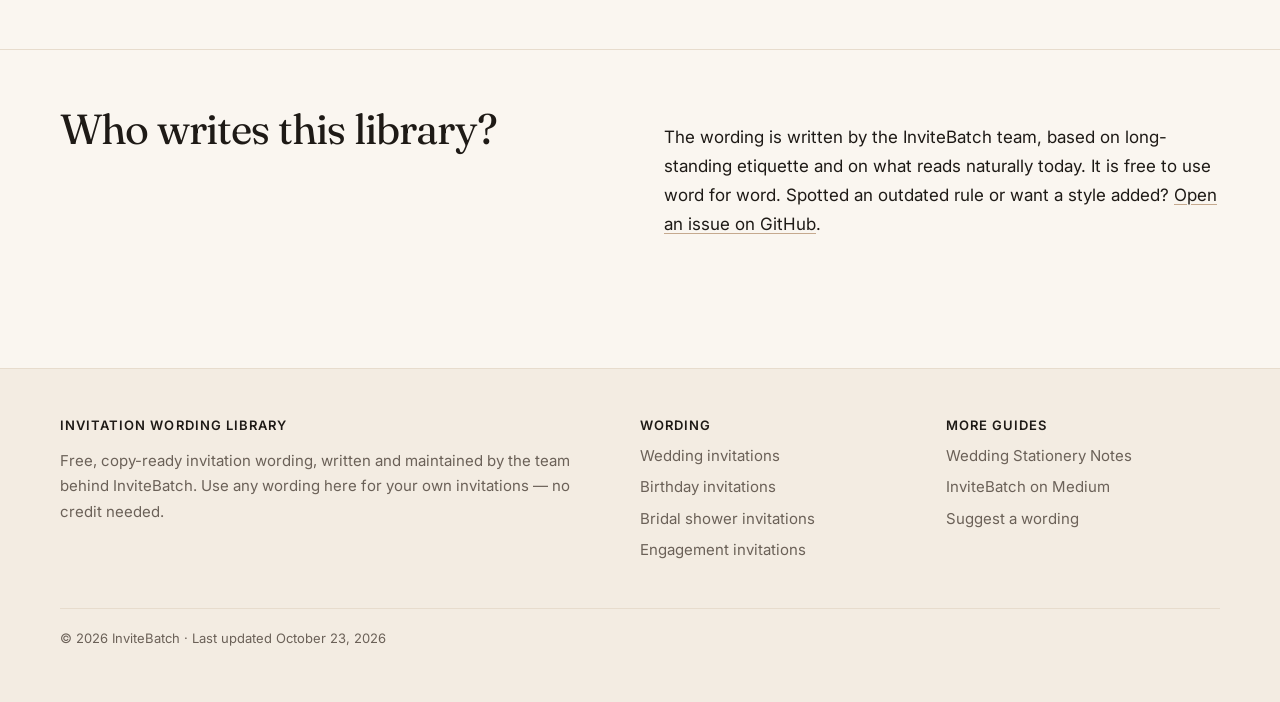
==== commit 64bbf417: "Add further reading links to wedding, birthday, bridal shower and engagement pages" ====
--- a/index.html
+++ b/index.html
@@ -7,6 +7,7 @@
 <meta name="description" content="71+ free invitation wording examples for weddings, birthdays, bridal showers and engagement parties. Formal to funny, copy in one click.">
 <link rel="canonical" href="https://invitebatch.github.io/">
 <meta name="robots" content="index, follow, max-image-preview:large, max-snippet:-1">
+<meta name="google-site-verification" content="5FKan3LC466MVCaLJW-6gONJhbibiNBw5zTVTgxcgjc">
 <meta name="theme-color" content="#faf6f0" media="(prefers-color-scheme: light)">
 <meta name="theme-color" content="#141210" media="(prefers-color-scheme: dark)">
 <meta property="og:site_name" content="Invitation Wording Library">
@@ -26,15 +27,15 @@
 <link rel="preconnect" href="https://fonts.googleapis.com">
 <link rel="preconnect" href="https://fonts.gstatic.com" crossorigin>
 <link rel="stylesheet" href="https://fonts.googleapis.com/css2?family=Fraunces:ital,opsz,wght@0,9..144,300..600;1,9..144,300..500&family=Inter:wght@400;500;600&display=swap">
-<link rel="stylesheet" href="/style.css">
-<script type="application/ld+json">{"@context": "https://schema.org", "@graph": [{"@type": "Organization", "@id": "https://invitebatch.github.io/#org", "name": "InviteBatch", "url": "https://invitebatch.com", "logo": {"@type": "ImageObject", "url": "https://invitebatch.github.io/icon-512.png"}}, {"@type": "WebSite", "@id": "https://invitebatch.github.io/#website", "url": "https://invitebatch.github.io/", "name": "Invitation Wording Library", "description": "Free invitation wording examples for weddings, birthdays, bridal showers and engagement parties.", "publisher": {"@id": "https://invitebatch.github.io/#org"}, "inLanguage": "en"}, {"@type": "CollectionPage", "@id": "https://invitebatch.github.io/#page", "url": "https://invitebatch.github.io/", "name": "Invitation Wording Library", "isPartOf": {"@id": "https://invitebatch.github.io/#website"}, "dateModified": "2026-10-19", "mainEntity": {"@type": "ItemList", "itemListElement": [{"@type": "ListItem", "position": 1, "url": "https://invitebatch.github.io/wedding-invitation-wording", "name": "Wedding invitation wording"}, {"@type": "ListItem", "position": 2, "url": "https://invitebatch.github.io/birthday-invitation-wording", "name": "Birthday invitation wording"}, {"@type": "ListItem", "position": 3, "url": "https://invitebatch.github.io/bridal-shower-invitation-wording", "name": "Bridal shower invitation wording"}, {"@type": "ListItem", "position": 4, "url": "https://invitebatch.github.io/engagement-party-invitation-wording", "name": "Engagement party invitation wording"}]}}]}</script>
+<link rel="stylesheet" href="/style.css?v=8a0a25c8">
+<script type="application/ld+json">{"@context": "https://schema.org", "@graph": [{"@type": "Organization", "@id": "https://invitebatch.github.io/#org", "name": "InviteBatch", "url": "https://invitebatch.com", "logo": {"@type": "ImageObject", "url": "https://invitebatch.github.io/icon-512.png"}}, {"@type": "WebSite", "@id": "https://invitebatch.github.io/#website", "url": "https://invitebatch.github.io/", "name": "Invitation Wording Library", "description": "Free invitation wording examples for weddings, birthdays, bridal showers and engagement parties.", "publisher": {"@id": "https://invitebatch.github.io/#org"}, "inLanguage": "en"}, {"@type": "CollectionPage", "@id": "https://invitebatch.github.io/#page", "url": "https://invitebatch.github.io/", "name": "Invitation Wording Library", "isPartOf": {"@id": "https://invitebatch.github.io/#website"}, "dateModified": "2026-10-23", "mainEntity": {"@type": "ItemList", "itemListElement": [{"@type": "ListItem", "position": 1, "url": "https://invitebatch.github.io/wedding-invitation-wording", "name": "Wedding invitation wording"}, {"@type": "ListItem", "position": 2, "url": "https://invitebatch.github.io/birthday-invitation-wording", "name": "Birthday invitation wording"}, {"@type": "ListItem", "position": 3, "url": "https://invitebatch.github.io/bridal-shower-invitation-wording", "name": "Bridal shower invitation wording"}, {"@type": "ListItem", "position": 4, "url": "https://invitebatch.github.io/engagement-party-invitation-wording", "name": "Engagement party invitation wording"}]}}]}</script>
 </head>
 <body>
 <a class="skip" href="#main">Skip to content</a>
 <header class="top"><div class="wrap"><a class="logo" href="/"><svg viewBox="0 0 32 32" aria-hidden="true"><rect x="1.5" y="1.5" width="29" height="29" rx="8" fill="#9c6b3f"/><path d="M8 10l3.2 12L16 12l4.8 10L24 10" fill="none" stroke="#fff" stroke-width="2" stroke-linecap="round" stroke-linejoin="round"/></svg><span>Invitation Wording Library</span></a><nav class="nav" aria-label="Wording categories"><a href="/wedding-invitation-wording">Wedding</a><a href="/birthday-invitation-wording">Birthday</a><a href="/bridal-shower-invitation-wording">Bridal shower</a><a href="/engagement-party-invitation-wording">Engagement</a></nav></div></header>
 <main id="main">
 <section class="hero"><div class="wrap">
-<span class="eyebrow"><b>71+ free examples</b> · Updated October 19, 2026</span>
+<span class="eyebrow"><b>71+ free examples</b> · Updated October 23, 2026</span>
 <h1>The right words for every <em>invitation</em>.</h1>
 <p class="lede">Copy-ready wording for weddings, birthdays, bridal showers and engagement parties — from black-tie formal to properly funny. Every page starts with what the card must say, then gives examples you can copy in one click.</p>
 </div></section>
@@ -60,7 +61,7 @@
 <div><h4>Invitation Wording Library</h4><p>Free, copy-ready invitation wording, written and maintained by the team behind <a href="https://invitebatch.com">InviteBatch</a>. Use any wording here for your own invitations — no credit needed.</p></div>
 <div><h4>Wording</h4><ul><li><a href="/wedding-invitation-wording">Wedding invitations</a></li><li><a href="/birthday-invitation-wording">Birthday invitations</a></li><li><a href="/bridal-shower-invitation-wording">Bridal shower invitations</a></li><li><a href="/engagement-party-invitation-wording">Engagement invitations</a></li></ul></div>
 <div><h4>More guides</h4><ul><li><a href="https://weddingstationerynotes.wordpress.com">Wedding Stationery Notes</a></li><li><a href="https://invitebatch.medium.com">InviteBatch on Medium</a></li><li><a href="https://github.com/invitebatch/invitebatch.github.io/issues">Suggest a wording</a></li></ul></div>
-<p class="small">© 2026 InviteBatch · Last updated <time datetime="2026-10-19">October 19, 2026</time></p>
+<p class="small">© 2026 InviteBatch · Last updated <time datetime="2026-10-23">October 23, 2026</time></p>
 </div></footer>
 <script>document.querySelectorAll('.copy').forEach(b=>b.addEventListener('click',async()=>{const t=b.closest('.ex').querySelector('blockquote').innerText.trim();try{await navigator.clipboard.writeText(t)}catch(e){const a=document.createElement('textarea');a.value=t;document.body.appendChild(a);a.select();document.execCommand('copy');a.remove()}const l=b.querySelector('span');b.classList.add('done');l.textContent='Copied';setTimeout(()=>{b.classList.remove('done');l.textContent='Copy'},1600)}));
 const fb=document.querySelectorAll('.filters button');fb.forEach(b=>b.addEventListener('click',()=>{fb.forEach(x=>x.setAttribute('aria-pressed',x===b));const t=b.dataset.tone;document.querySelectorAll('.ex').forEach(e=>e.hidden=t!=='all'&&e.dataset.tone!==t)}));
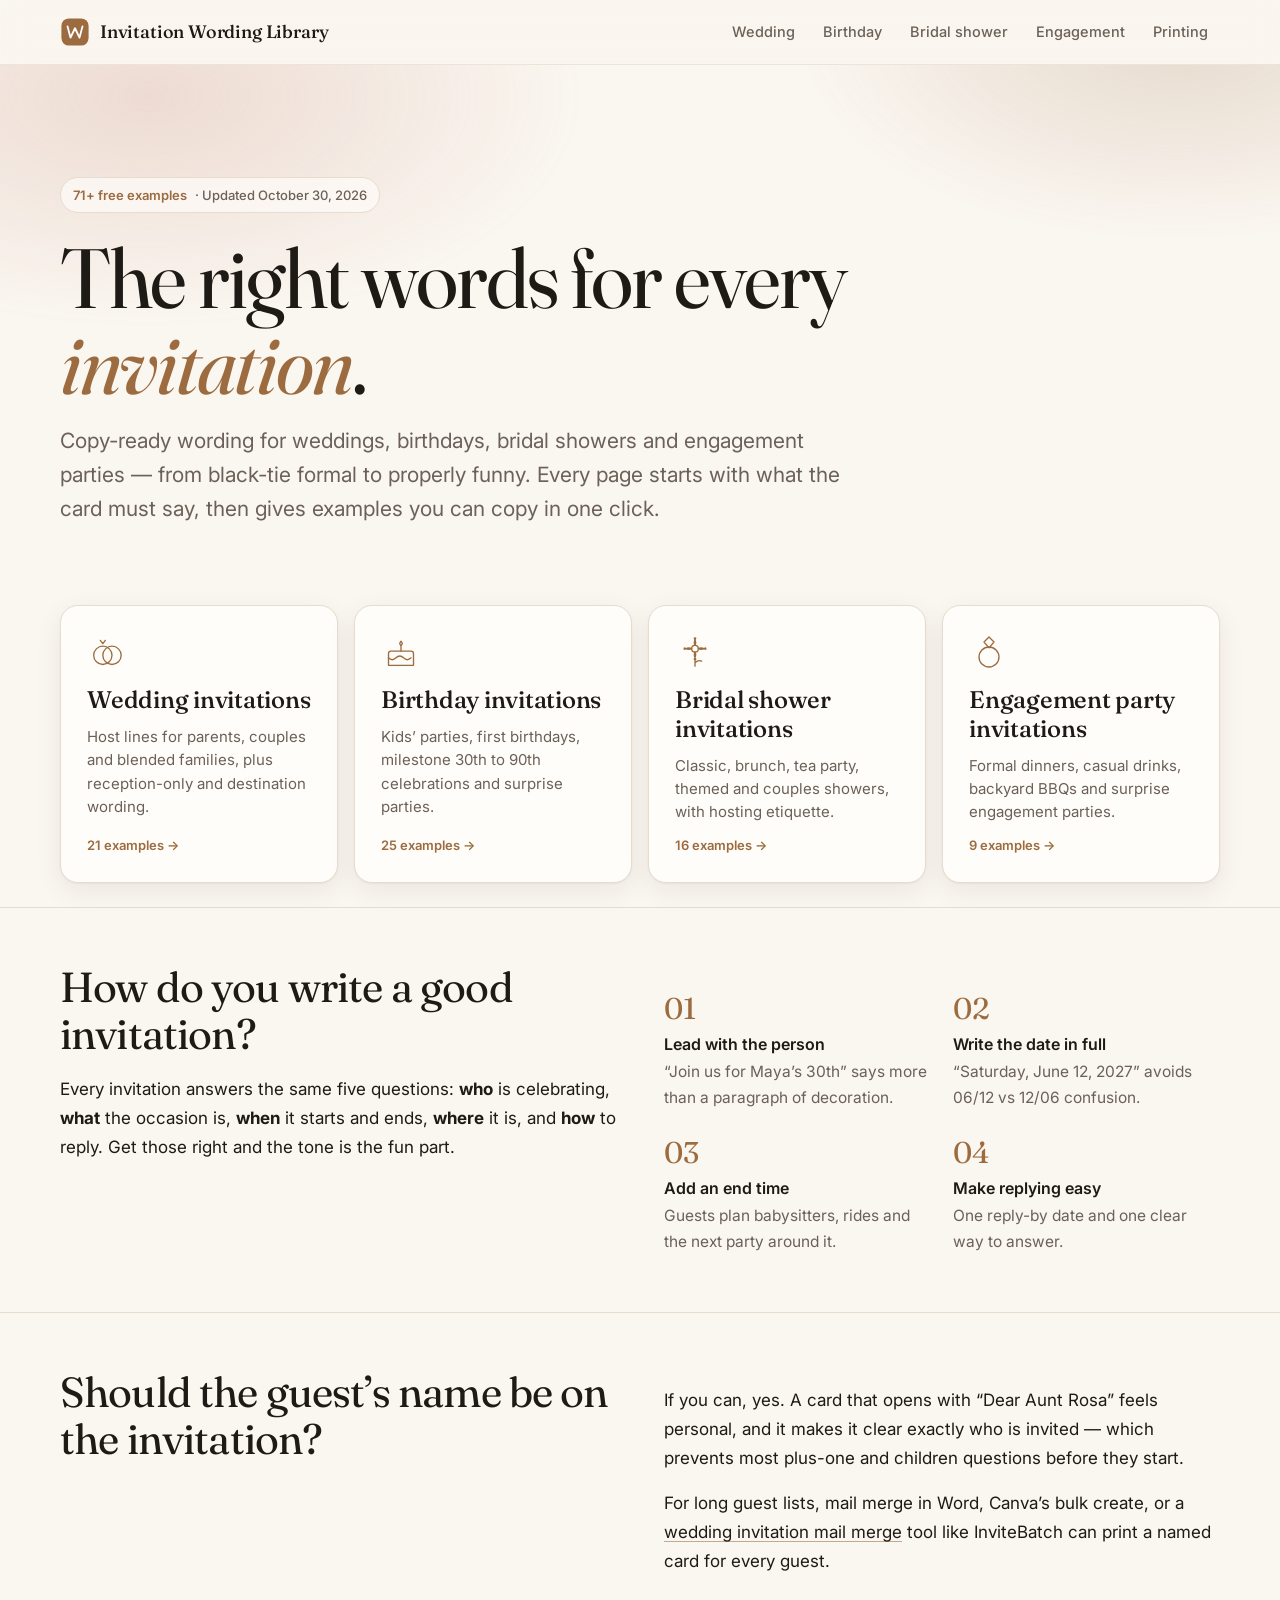
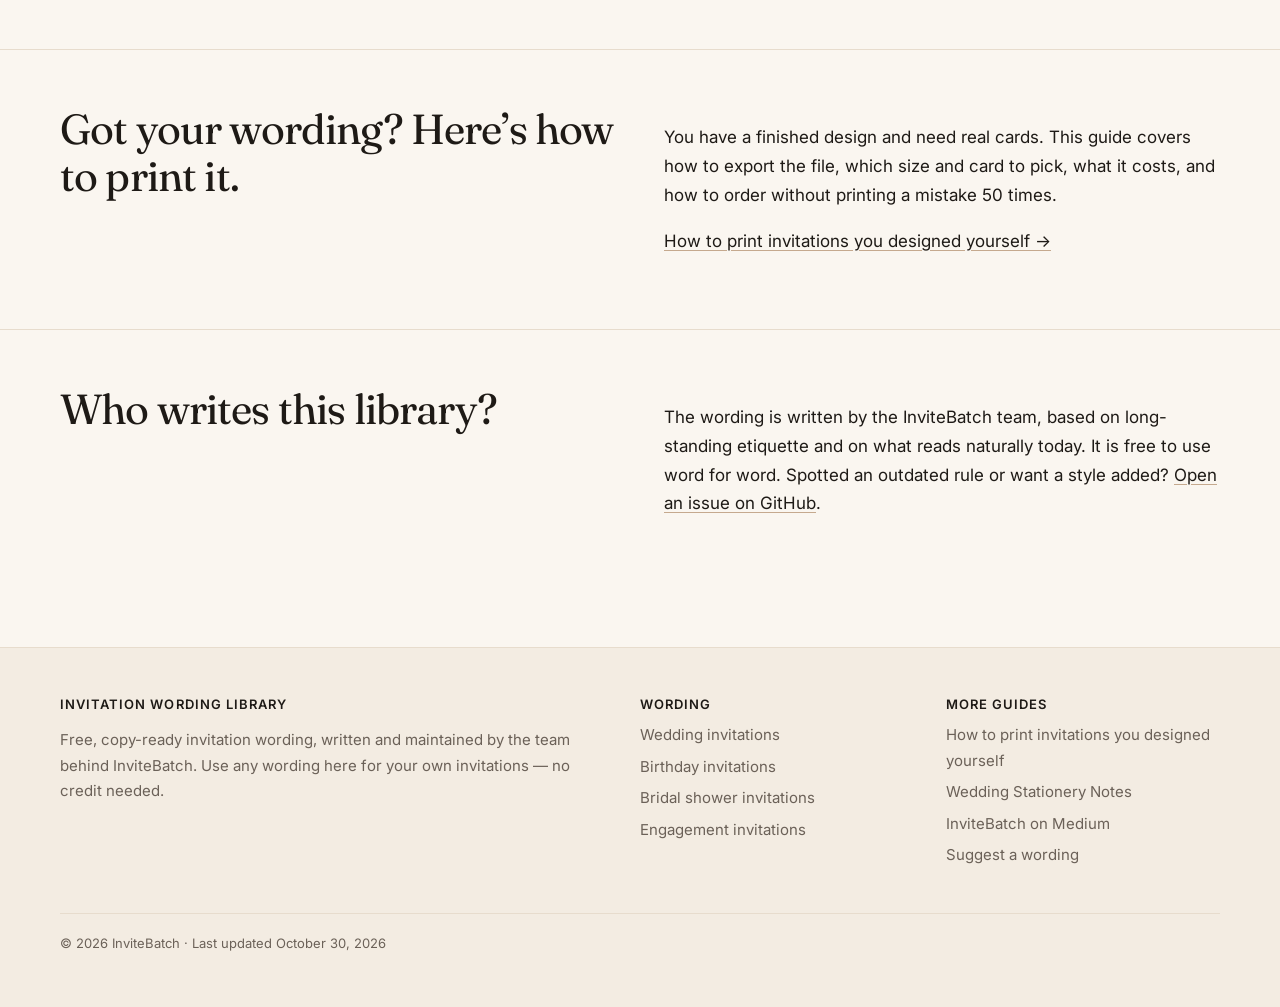
==== commit 478b6a8f: "Add guide: how to print invitations you designed yourself" ====
--- a/index.html
+++ b/index.html
@@ -27,15 +27,15 @@
 <link rel="preconnect" href="https://fonts.googleapis.com">
 <link rel="preconnect" href="https://fonts.gstatic.com" crossorigin>
 <link rel="stylesheet" href="https://fonts.googleapis.com/css2?family=Fraunces:ital,opsz,wght@0,9..144,300..600;1,9..144,300..500&family=Inter:wght@400;500;600&display=swap">
-<link rel="stylesheet" href="/style.css?v=8a0a25c8">
-<script type="application/ld+json">{"@context": "https://schema.org", "@graph": [{"@type": "Organization", "@id": "https://invitebatch.github.io/#org", "name": "InviteBatch", "url": "https://invitebatch.com", "logo": {"@type": "ImageObject", "url": "https://invitebatch.github.io/icon-512.png"}}, {"@type": "WebSite", "@id": "https://invitebatch.github.io/#website", "url": "https://invitebatch.github.io/", "name": "Invitation Wording Library", "description": "Free invitation wording examples for weddings, birthdays, bridal showers and engagement parties.", "publisher": {"@id": "https://invitebatch.github.io/#org"}, "inLanguage": "en"}, {"@type": "CollectionPage", "@id": "https://invitebatch.github.io/#page", "url": "https://invitebatch.github.io/", "name": "Invitation Wording Library", "isPartOf": {"@id": "https://invitebatch.github.io/#website"}, "dateModified": "2026-10-23", "mainEntity": {"@type": "ItemList", "itemListElement": [{"@type": "ListItem", "position": 1, "url": "https://invitebatch.github.io/wedding-invitation-wording", "name": "Wedding invitation wording"}, {"@type": "ListItem", "position": 2, "url": "https://invitebatch.github.io/birthday-invitation-wording", "name": "Birthday invitation wording"}, {"@type": "ListItem", "position": 3, "url": "https://invitebatch.github.io/bridal-shower-invitation-wording", "name": "Bridal shower invitation wording"}, {"@type": "ListItem", "position": 4, "url": "https://invitebatch.github.io/engagement-party-invitation-wording", "name": "Engagement party invitation wording"}]}}]}</script>
+<link rel="stylesheet" href="/style.css?v=1ab57e50">
+<script type="application/ld+json">{"@context": "https://schema.org", "@graph": [{"@type": "Organization", "@id": "https://invitebatch.github.io/#org", "name": "InviteBatch", "url": "https://invitebatch.com", "logo": {"@type": "ImageObject", "url": "https://invitebatch.github.io/icon-512.png"}}, {"@type": "WebSite", "@id": "https://invitebatch.github.io/#website", "url": "https://invitebatch.github.io/", "name": "Invitation Wording Library", "description": "Free invitation wording examples for weddings, birthdays, bridal showers and engagement parties.", "publisher": {"@id": "https://invitebatch.github.io/#org"}, "inLanguage": "en"}, {"@type": "CollectionPage", "@id": "https://invitebatch.github.io/#page", "url": "https://invitebatch.github.io/", "name": "Invitation Wording Library", "isPartOf": {"@id": "https://invitebatch.github.io/#website"}, "dateModified": "2026-10-30", "mainEntity": {"@type": "ItemList", "itemListElement": [{"@type": "ListItem", "position": 1, "url": "https://invitebatch.github.io/wedding-invitation-wording", "name": "Wedding invitation wording"}, {"@type": "ListItem", "position": 2, "url": "https://invitebatch.github.io/birthday-invitation-wording", "name": "Birthday invitation wording"}, {"@type": "ListItem", "position": 3, "url": "https://invitebatch.github.io/bridal-shower-invitation-wording", "name": "Bridal shower invitation wording"}, {"@type": "ListItem", "position": 4, "url": "https://invitebatch.github.io/engagement-party-invitation-wording", "name": "Engagement party invitation wording"}]}}]}</script>
 </head>
 <body>
 <a class="skip" href="#main">Skip to content</a>
-<header class="top"><div class="wrap"><a class="logo" href="/"><svg viewBox="0 0 32 32" aria-hidden="true"><rect x="1.5" y="1.5" width="29" height="29" rx="8" fill="#9c6b3f"/><path d="M8 10l3.2 12L16 12l4.8 10L24 10" fill="none" stroke="#fff" stroke-width="2" stroke-linecap="round" stroke-linejoin="round"/></svg><span>Invitation Wording Library</span></a><nav class="nav" aria-label="Wording categories"><a href="/wedding-invitation-wording">Wedding</a><a href="/birthday-invitation-wording">Birthday</a><a href="/bridal-shower-invitation-wording">Bridal shower</a><a href="/engagement-party-invitation-wording">Engagement</a></nav></div></header>
+<header class="top"><div class="wrap"><a class="logo" href="/"><svg viewBox="0 0 32 32" aria-hidden="true"><rect x="1.5" y="1.5" width="29" height="29" rx="8" fill="#9c6b3f"/><path d="M8 10l3.2 12L16 12l4.8 10L24 10" fill="none" stroke="#fff" stroke-width="2" stroke-linecap="round" stroke-linejoin="round"/></svg><span>Invitation Wording Library</span></a><nav class="nav" aria-label="Wording categories"><a href="/wedding-invitation-wording">Wedding</a><a href="/birthday-invitation-wording">Birthday</a><a href="/bridal-shower-invitation-wording">Bridal shower</a><a href="/engagement-party-invitation-wording">Engagement</a><a href="/how-to-print-invitations-online">Printing</a></nav></div></header>
 <main id="main">
 <section class="hero"><div class="wrap">
-<span class="eyebrow"><b>71+ free examples</b> · Updated October 23, 2026</span>
+<span class="eyebrow"><b>71+ free examples</b> · Updated October 30, 2026</span>
 <h1>The right words for every <em>invitation</em>.</h1>
 <p class="lede">Copy-ready wording for weddings, birthdays, bridal showers and engagement parties — from black-tie formal to properly funny. Every page starts with what the card must say, then gives examples you can copy in one click.</p>
 </div></section>
@@ -53,6 +53,10 @@
 <div><p>If you can, yes. A card that opens with “Dear Aunt Rosa” feels personal, and it makes it clear exactly who is invited — which prevents most plus-one and children questions before they start.</p><p>For long guest lists, mail merge in Word, Canva’s bulk create, or a <a href="https://invitebatch.com/wedding-invitation-mail-merge">wedding invitation mail merge</a> tool like InviteBatch can print a named card for every guest.</p></div>
 </div></section>
 <section class="band"><div class="wrap two">
+<div><h2>Got your wording? Here’s how to print it.</h2></div>
+<div><p>You have a finished design and need real cards. This guide covers how to export the file, which size and card to pick, what it costs, and how to order without printing a mistake 50 times.</p><p><a href="/how-to-print-invitations-online">How to print invitations you designed yourself →</a></p></div>
+</div></section>
+<section class="band"><div class="wrap two">
 <div><h2>Who writes this library?</h2></div>
 <div><p>The wording is written by the InviteBatch team, based on long-standing etiquette and on what reads naturally today. It is free to use word for word. Spotted an outdated rule or want a style added? <a href="https://github.com/invitebatch/invitebatch.github.io/issues">Open an issue on GitHub</a>.</p></div>
 </div></section>
@@ -60,8 +64,8 @@
 <footer class="foot"><div class="wrap">
 <div><h4>Invitation Wording Library</h4><p>Free, copy-ready invitation wording, written and maintained by the team behind <a href="https://invitebatch.com">InviteBatch</a>. Use any wording here for your own invitations — no credit needed.</p></div>
 <div><h4>Wording</h4><ul><li><a href="/wedding-invitation-wording">Wedding invitations</a></li><li><a href="/birthday-invitation-wording">Birthday invitations</a></li><li><a href="/bridal-shower-invitation-wording">Bridal shower invitations</a></li><li><a href="/engagement-party-invitation-wording">Engagement invitations</a></li></ul></div>
-<div><h4>More guides</h4><ul><li><a href="https://weddingstationerynotes.wordpress.com">Wedding Stationery Notes</a></li><li><a href="https://invitebatch.medium.com">InviteBatch on Medium</a></li><li><a href="https://github.com/invitebatch/invitebatch.github.io/issues">Suggest a wording</a></li></ul></div>
-<p class="small">© 2026 InviteBatch · Last updated <time datetime="2026-10-23">October 23, 2026</time></p>
+<div><h4>More guides</h4><ul><li><a href="/how-to-print-invitations-online">How to print invitations you designed yourself</a></li><li><a href="https://weddingstationerynotes.wordpress.com">Wedding Stationery Notes</a></li><li><a href="https://invitebatch.medium.com">InviteBatch on Medium</a></li><li><a href="https://github.com/invitebatch/invitebatch.github.io/issues">Suggest a wording</a></li></ul></div>
+<p class="small">© 2026 InviteBatch · Last updated <time datetime="2026-10-30">October 30, 2026</time></p>
 </div></footer>
 <script>document.querySelectorAll('.copy').forEach(b=>b.addEventListener('click',async()=>{const t=b.closest('.ex').querySelector('blockquote').innerText.trim();try{await navigator.clipboard.writeText(t)}catch(e){const a=document.createElement('textarea');a.value=t;document.body.appendChild(a);a.select();document.execCommand('copy');a.remove()}const l=b.querySelector('span');b.classList.add('done');l.textContent='Copied';setTimeout(()=>{b.classList.remove('done');l.textContent='Copy'},1600)}));
 const fb=document.querySelectorAll('.filters button');fb.forEach(b=>b.addEventListener('click',()=>{fb.forEach(x=>x.setAttribute('aria-pressed',x===b));const t=b.dataset.tone;document.querySelectorAll('.ex').forEach(e=>e.hidden=t!=='all'&&e.dataset.tone!==t)}));
--- a/style.css
+++ b/style.css
@@ -1 +1 @@
-:root{--bg:#faf6f0;--bg2:#f3ece2;--ink:#1e1a16;--muted:#6b6158;--line:#e7dccd;--card:#fffdf9;--accent:#9c6b3f;--accent2:#c98e7c;--chip:#efe6d9;--shadow:0 1px 2px rgba(60,40,20,.05),0 8px 28px rgba(60,40,20,.07);--r:18px;--serif:"Fraunces",ui-serif,Georgia,serif;--sans:"Inter",ui-sans-serif,system-ui,-apple-system,"Segoe UI",sans-serif}@media (prefers-color-scheme:dark){:root{--bg:#141210;--bg2:#1c1916;--ink:#f3ede5;--muted:#b0a596;--line:#2f2a24;--card:#1e1b17;--accent:#e0b07c;--accent2:#e6a593;--chip:#2a251f;--shadow:0 1px 2px rgba(0,0,0,.3),0 10px 30px rgba(0,0,0,.35)}}*{box-sizing:border-box}html{scroll-behavior:smooth;-webkit-text-size-adjust:100%}body{margin:0;background:var(--bg);color:var(--ink);font:400 17px/1.7 var(--sans);-webkit-font-smoothing:antialiased;text-rendering:optimizeLegibility}a{color:inherit;text-decoration-color:color-mix(in srgb,var(--accent) 55%,transparent);text-underline-offset:3px}a:hover{color:var(--accent)}:focus-visible{outline:2px solid var(--accent);outline-offset:3px;border-radius:6px}.skip{position:absolute;left:-999px;top:8px;background:var(--ink);color:var(--bg);padding:8px 14px;border-radius:8px;z-index:20}.skip:focus{left:12px}.wrap{width:min(1160px,100% - 32px);margin-inline:auto}/* header */.top{position:sticky;top:0;z-index:10;backdrop-filter:saturate(1.4) blur(14px);-webkit-backdrop-filter:saturate(1.4) blur(14px);background:color-mix(in srgb,var(--bg) 78%,transparent);border-bottom:1px solid color-mix(in srgb,var(--line) 70%,transparent)}.top .wrap{display:flex;align-items:center;gap:20px;height:64px}.logo{display:flex;align-items:center;gap:10px;text-decoration:none;font:500 18px/1 var(--serif);letter-spacing:-.01em;white-space:nowrap}.logo svg{width:30px;height:30px}.nav{display:flex;gap:4px;margin-left:auto;overflow-x:auto;scrollbar-width:none}.nav::-webkit-scrollbar{display:none}.nav a{padding:8px 12px;border-radius:999px;font-size:14.5px;font-weight:500;text-decoration:none;color:var(--muted);white-space:nowrap}.nav a:hover,.nav a[aria-current]{color:var(--ink);background:var(--chip)}@media (max-width:720px){.top .wrap{height:auto;flex-wrap:wrap;padding:12px 0 8px;gap:8px}.nav{margin-left:0;width:100%}}/* hero */.hero{position:relative;overflow:hidden;padding:clamp(56px,9vw,112px) 0 clamp(40px,6vw,72px)}.hero:before{content:"";position:absolute;inset:-30% -10% auto;height:120%;background:radial-gradient(40% 50% at 18% 30%,color-mix(in srgb,var(--accent2) 26%,transparent),transparent 70%),radial-gradient(35% 45% at 85% 20%,color-mix(in srgb,var(--accent) 20%,transparent),transparent 70%);filter:blur(10px);z-index:-1}.eyebrow{display:inline-flex;align-items:center;gap:8px;padding:6px 12px;border:1px solid var(--line);border-radius:999px;background:color-mix(in srgb,var(--card) 70%,transparent);font-size:13px;font-weight:500;color:var(--muted)}.eyebrow b{color:var(--accent);font-weight:600}h1{font:400 clamp(40px,7.2vw,84px)/1.02 var(--serif);letter-spacing:-.025em;margin:22px 0 18px;max-width:16ch}h1 em{font-style:italic;color:var(--accent)}.lede{font-size:clamp(18px,2vw,21px);line-height:1.6;color:var(--muted);max-width:60ch;margin:0}.meta{display:flex;flex-wrap:wrap;gap:8px 18px;margin-top:22px;font-size:14px;color:var(--muted)}.crumbs{font-size:14px;color:var(--muted);margin-bottom:6px}.crumbs a{text-decoration:none}.crumbs a:hover{text-decoration:underline}/* home cards */.cards{display:grid;grid-template-columns:repeat(auto-fit,minmax(250px,1fr));gap:16px;margin:8px 0 24px}.card{position:relative;display:flex;flex-direction:column;gap:10px;padding:26px;border-radius:var(--r);background:var(--card);border:1px solid var(--line);box-shadow:var(--shadow);text-decoration:none;transition:transform .25s ease,box-shadow .25s ease,border-color .25s}.card:hover{transform:translateY(-3px);border-color:color-mix(in srgb,var(--accent) 45%,var(--line));color:inherit}.card svg{width:40px;height:40px;fill:none;stroke:var(--accent);stroke-width:1.6;stroke-linecap:round;stroke-linejoin:round}.card h3{font:500 24px/1.2 var(--serif);margin:4px 0 0;letter-spacing:-.01em}.card p{margin:0;color:var(--muted);font-size:15px;line-height:1.55}.card .count{margin-top:auto;font-size:13px;font-weight:600;color:var(--accent)}/* article layout */.layout{display:grid;grid-template-columns:230px minmax(0,1fr);gap:56px;align-items:start;padding-bottom:40px}@media (max-width:960px){.layout{grid-template-columns:1fr;gap:0}.toc{display:none}}.toc{position:sticky;top:88px;font-size:14px}.toc p{font-weight:600;text-transform:uppercase;letter-spacing:.08em;font-size:12px;color:var(--muted);margin:0 0 10px}.toc ol{list-style:none;margin:0;padding:0;border-left:1px solid var(--line)}.toc a{display:block;padding:6px 0 6px 14px;margin-left:-1px;border-left:2px solid transparent;text-decoration:none;color:var(--muted);line-height:1.4}.toc a:hover,.toc a.on{color:var(--ink);border-left-color:var(--accent)}.prose{max-width:760px}.prose h2{font:400 clamp(28px,3.4vw,38px)/1.15 var(--serif);letter-spacing:-.02em;margin:64px 0 10px;scroll-margin-top:90px}.prose h3{font:500 20px/1.3 var(--serif);margin:32px 0 8px}.prose p{margin:0 0 16px}.answer{position:relative;padding:22px 24px 22px 26px;border-radius:var(--r);background:linear-gradient(135deg,color-mix(in srgb,var(--accent) 10%,var(--card)),var(--card));border:1px solid color-mix(in srgb,var(--accent) 25%,var(--line));margin:0 0 8px}.answer strong{display:block;font-size:12px;letter-spacing:.1em;text-transform:uppercase;color:var(--accent);margin-bottom:6px}.answer p{margin:0;font-size:17.5px}.checks{list-style:none;padding:0;margin:14px 0;display:grid;gap:10px}.checks li{position:relative;padding:12px 14px 12px 44px;background:var(--card);border:1px solid var(--line);border-radius:12px;line-height:1.5}.checks li:before{content:"";position:absolute;left:14px;top:14px;width:18px;height:18px;border-radius:50%;background:var(--accent) url("data:image/svg+xml,%3Csvg xmlns='http://www.w3.org/2000/svg' viewBox='0 0 20 20' fill='none' stroke='white' stroke-width='2.4' stroke-linecap='round' stroke-linejoin='round'%3E%3Cpath d='M5 10.5l3 3 7-7'/%3E%3C/svg%3E") center/12px no-repeat}.checks.no li:before{background:var(--accent2) url("data:image/svg+xml,%3Csvg xmlns='http://www.w3.org/2000/svg' viewBox='0 0 20 20' fill='none' stroke='white' stroke-width='2.4' stroke-linecap='round'%3E%3Cpath d='M6 6l8 8M14 6l-8 8'/%3E%3C/svg%3E") center/11px no-repeat}.filters{position:sticky;top:64px;z-index:5;display:flex;gap:8px;flex-wrap:wrap;padding:12px 0;margin:28px 0 0;background:color-mix(in srgb,var(--bg) 88%,transparent);backdrop-filter:blur(10px);-webkit-backdrop-filter:blur(10px)}@media (max-width:720px){.filters{top:0;position:relative}}.filters button{font:500 14px var(--sans);padding:8px 14px;border-radius:999px;border:1px solid var(--line);background:var(--card);color:var(--muted);cursor:pointer}.filters button[aria-pressed="true"]{background:var(--ink);color:var(--bg);border-color:var(--ink)}.ex-grid{display:grid;grid-template-columns:repeat(auto-fill,minmax(300px,1fr));gap:14px;margin:18px 0 8px}.ex{position:relative;display:flex;flex-direction:column;margin:0;padding:22px 22px 16px;border-radius:16px;background:var(--card);border:1px solid var(--line);box-shadow:var(--shadow)}.ex[hidden]{display:none}.ex blockquote{margin:0 0 16px;font:400 18px/1.55 var(--serif);text-align:center;flex:1}.ex footer{display:flex;align-items:center;justify-content:space-between;gap:8px;border-top:1px dashed var(--line);padding-top:12px}.tag{font-size:12px;font-weight:600;letter-spacing:.06em;text-transform:uppercase;color:var(--accent)}.copy{display:inline-flex;align-items:center;gap:6px;font:500 13px var(--sans);padding:7px 12px;border-radius:999px;border:1px solid var(--line);background:transparent;color:var(--ink);cursor:pointer;transition:background .2s}.copy:hover{background:var(--chip)}.copy svg{width:14px;height:14px;fill:none;stroke:currentColor;stroke-width:2}.copy.done{background:var(--accent);border-color:var(--accent);color:#fff}.cta{display:grid;grid-template-columns:1fr auto;gap:20px;align-items:center;margin:56px 0 0;padding:28px;border-radius:var(--r);background:var(--ink);color:var(--bg)}.cta p{margin:0;opacity:.8}.cta strong{display:block;font:400 24px/1.2 var(--serif);margin-bottom:4px;opacity:1}.cta a{justify-self:start;padding:12px 18px;border-radius:999px;background:var(--bg);color:var(--ink);font-weight:600;font-size:15px;text-decoration:none;white-space:nowrap}@media (max-width:640px){.cta{grid-template-columns:1fr}}details{border-bottom:1px solid var(--line);padding:4px 0}summary{cursor:pointer;list-style:none;padding:16px 36px 16px 0;position:relative;font:500 19px/1.35 var(--serif)}summary::-webkit-details-marker{display:none}summary:after{content:"+";position:absolute;right:4px;top:12px;font:300 26px var(--sans);color:var(--accent);transition:transform .2s}details[open] summary:after{transform:rotate(45deg)}details p{margin:0 0 18px;color:var(--muted)}.related{display:grid;grid-template-columns:repeat(auto-fit,minmax(220px,1fr));gap:12px;margin-top:14px}.related a{padding:16px 18px;border-radius:14px;border:1px solid var(--line);background:var(--card);text-decoration:none;font-weight:500}.related a span{display:block;font-size:13px;color:var(--muted);font-weight:400}/* sections on home */.band{padding:56px 0;border-top:1px solid var(--line)}.band h2{font:400 clamp(28px,3.6vw,42px)/1.12 var(--serif);letter-spacing:-.02em;margin:0 0 14px;max-width:22ch}.steps{display:grid;grid-template-columns:repeat(auto-fit,minmax(200px,1fr));gap:22px;counter-reset:s;margin-top:26px}.steps div{counter-increment:s}.steps div:before{content:counter(s,decimal-leading-zero);display:block;font:400 30px var(--serif);color:var(--accent);margin-bottom:6px}.steps h3{font:600 16px/1.4 var(--sans);margin:0 0 4px}.steps p{margin:0;color:var(--muted);font-size:15.5px}.two{display:grid;grid-template-columns:1fr 1fr;gap:48px}@media (max-width:820px){.two{grid-template-columns:1fr}}/* footer */.foot{margin-top:56px;padding:48px 0 40px;background:var(--bg2);border-top:1px solid var(--line);font-size:15px;color:var(--muted)}.foot .wrap{display:grid;grid-template-columns:2fr 1fr 1fr;gap:32px}@media (max-width:760px){.foot .wrap{grid-template-columns:1fr}}.foot h4{margin:0 0 10px;color:var(--ink);font:600 13px var(--sans);letter-spacing:.08em;text-transform:uppercase}.foot ul{list-style:none;margin:0;padding:0;display:grid;gap:6px}.foot a{text-decoration:none}.foot a:hover{text-decoration:underline}.foot .small{grid-column:1/-1;border-top:1px solid var(--line);padding-top:18px;font-size:13px}@media (prefers-reduced-motion:reduce){*{transition:none!important;scroll-behavior:auto!important}}
+:root{--bg:#faf6f0;--bg2:#f3ece2;--ink:#1e1a16;--muted:#6b6158;--line:#e7dccd;--card:#fffdf9;--accent:#9c6b3f;--accent2:#c98e7c;--chip:#efe6d9;--shadow:0 1px 2px rgba(60,40,20,.05),0 8px 28px rgba(60,40,20,.07);--r:18px;--serif:"Fraunces",ui-serif,Georgia,serif;--sans:"Inter",ui-sans-serif,system-ui,-apple-system,"Segoe UI",sans-serif}@media (prefers-color-scheme:dark){:root{--bg:#141210;--bg2:#1c1916;--ink:#f3ede5;--muted:#b0a596;--line:#2f2a24;--card:#1e1b17;--accent:#e0b07c;--accent2:#e6a593;--chip:#2a251f;--shadow:0 1px 2px rgba(0,0,0,.3),0 10px 30px rgba(0,0,0,.35)}}*{box-sizing:border-box}html{scroll-behavior:smooth;-webkit-text-size-adjust:100%}body{margin:0;background:var(--bg);color:var(--ink);font:400 17px/1.7 var(--sans);-webkit-font-smoothing:antialiased;text-rendering:optimizeLegibility}a{color:inherit;text-decoration-color:color-mix(in srgb,var(--accent) 55%,transparent);text-underline-offset:3px}a:hover{color:var(--accent)}:focus-visible{outline:2px solid var(--accent);outline-offset:3px;border-radius:6px}.skip{position:absolute;left:-999px;top:8px;background:var(--ink);color:var(--bg);padding:8px 14px;border-radius:8px;z-index:20}.skip:focus{left:12px}.wrap{width:min(1160px,100% - 32px);margin-inline:auto}/* header */.top{position:sticky;top:0;z-index:10;backdrop-filter:saturate(1.4) blur(14px);-webkit-backdrop-filter:saturate(1.4) blur(14px);background:color-mix(in srgb,var(--bg) 78%,transparent);border-bottom:1px solid color-mix(in srgb,var(--line) 70%,transparent)}.top .wrap{display:flex;align-items:center;gap:20px;height:64px}.logo{display:flex;align-items:center;gap:10px;text-decoration:none;font:500 18px/1 var(--serif);letter-spacing:-.01em;white-space:nowrap}.logo svg{width:30px;height:30px}.nav{display:flex;gap:4px;margin-left:auto;overflow-x:auto;scrollbar-width:none}.nav::-webkit-scrollbar{display:none}.nav a{padding:8px 12px;border-radius:999px;font-size:14.5px;font-weight:500;text-decoration:none;color:var(--muted);white-space:nowrap}.nav a:hover,.nav a[aria-current]{color:var(--ink);background:var(--chip)}@media (max-width:720px){.top .wrap{height:auto;flex-wrap:wrap;padding:12px 0 8px;gap:8px}.nav{margin-left:0;width:100%}}/* hero */.hero{position:relative;overflow:hidden;padding:clamp(56px,9vw,112px) 0 clamp(40px,6vw,72px)}.hero:before{content:"";position:absolute;inset:-30% -10% auto;height:120%;background:radial-gradient(40% 50% at 18% 30%,color-mix(in srgb,var(--accent2) 26%,transparent),transparent 70%),radial-gradient(35% 45% at 85% 20%,color-mix(in srgb,var(--accent) 20%,transparent),transparent 70%);filter:blur(10px);z-index:-1}.eyebrow{display:inline-flex;align-items:center;gap:8px;padding:6px 12px;border:1px solid var(--line);border-radius:999px;background:color-mix(in srgb,var(--card) 70%,transparent);font-size:13px;font-weight:500;color:var(--muted)}.eyebrow b{color:var(--accent);font-weight:600}h1{font:400 clamp(40px,7.2vw,84px)/1.02 var(--serif);letter-spacing:-.025em;margin:22px 0 18px;max-width:16ch}h1 em{font-style:italic;color:var(--accent)}.lede{font-size:clamp(18px,2vw,21px);line-height:1.6;color:var(--muted);max-width:60ch;margin:0}.meta{display:flex;flex-wrap:wrap;gap:8px 18px;margin-top:22px;font-size:14px;color:var(--muted)}.crumbs{font-size:14px;color:var(--muted);margin-bottom:6px}.crumbs a{text-decoration:none}.crumbs a:hover{text-decoration:underline}/* home cards */.cards{display:grid;grid-template-columns:repeat(auto-fit,minmax(250px,1fr));gap:16px;margin:8px 0 24px}.card{position:relative;display:flex;flex-direction:column;gap:10px;padding:26px;border-radius:var(--r);background:var(--card);border:1px solid var(--line);box-shadow:var(--shadow);text-decoration:none;transition:transform .25s ease,box-shadow .25s ease,border-color .25s}.card:hover{transform:translateY(-3px);border-color:color-mix(in srgb,var(--accent) 45%,var(--line));color:inherit}.card svg{width:40px;height:40px;fill:none;stroke:var(--accent);stroke-width:1.6;stroke-linecap:round;stroke-linejoin:round}.card h3{font:500 24px/1.2 var(--serif);margin:4px 0 0;letter-spacing:-.01em}.card p{margin:0;color:var(--muted);font-size:15px;line-height:1.55}.card .count{margin-top:auto;font-size:13px;font-weight:600;color:var(--accent)}/* article layout */.layout{display:grid;grid-template-columns:230px minmax(0,1fr);gap:56px;align-items:start;padding-bottom:40px}@media (max-width:960px){.layout{grid-template-columns:1fr;gap:0}.toc{display:none}}.toc{position:sticky;top:88px;font-size:14px}.toc p{font-weight:600;text-transform:uppercase;letter-spacing:.08em;font-size:12px;color:var(--muted);margin:0 0 10px}.toc ol{list-style:none;margin:0;padding:0;border-left:1px solid var(--line)}.toc a{display:block;padding:6px 0 6px 14px;margin-left:-1px;border-left:2px solid transparent;text-decoration:none;color:var(--muted);line-height:1.4}.toc a:hover,.toc a.on{color:var(--ink);border-left-color:var(--accent)}.prose{max-width:760px}.prose h2{font:400 clamp(28px,3.4vw,38px)/1.15 var(--serif);letter-spacing:-.02em;margin:64px 0 10px;scroll-margin-top:90px}.prose h3{font:500 20px/1.3 var(--serif);margin:32px 0 8px}.prose p{margin:0 0 16px}.answer{position:relative;padding:22px 24px 22px 26px;border-radius:var(--r);background:linear-gradient(135deg,color-mix(in srgb,var(--accent) 10%,var(--card)),var(--card));border:1px solid color-mix(in srgb,var(--accent) 25%,var(--line));margin:0 0 8px}.answer strong{display:block;font-size:12px;letter-spacing:.1em;text-transform:uppercase;color:var(--accent);margin-bottom:6px}.answer p{margin:0;font-size:17.5px}.checks{list-style:none;padding:0;margin:14px 0;display:grid;gap:10px}.checks li{position:relative;padding:12px 14px 12px 44px;background:var(--card);border:1px solid var(--line);border-radius:12px;line-height:1.5}.checks li:before{content:"";position:absolute;left:14px;top:14px;width:18px;height:18px;border-radius:50%;background:var(--accent) url("data:image/svg+xml,%3Csvg xmlns='http://www.w3.org/2000/svg' viewBox='0 0 20 20' fill='none' stroke='white' stroke-width='2.4' stroke-linecap='round' stroke-linejoin='round'%3E%3Cpath d='M5 10.5l3 3 7-7'/%3E%3C/svg%3E") center/12px no-repeat}.checks.no li:before{background:var(--accent2) url("data:image/svg+xml,%3Csvg xmlns='http://www.w3.org/2000/svg' viewBox='0 0 20 20' fill='none' stroke='white' stroke-width='2.4' stroke-linecap='round'%3E%3Cpath d='M6 6l8 8M14 6l-8 8'/%3E%3C/svg%3E") center/11px no-repeat}.filters{position:sticky;top:64px;z-index:5;display:flex;gap:8px;flex-wrap:wrap;padding:12px 0;margin:28px 0 0;background:color-mix(in srgb,var(--bg) 88%,transparent);backdrop-filter:blur(10px);-webkit-backdrop-filter:blur(10px)}@media (max-width:720px){.filters{top:0;position:relative}}.filters button{font:500 14px var(--sans);padding:8px 14px;border-radius:999px;border:1px solid var(--line);background:var(--card);color:var(--muted);cursor:pointer}.filters button[aria-pressed="true"]{background:var(--ink);color:var(--bg);border-color:var(--ink)}.ex-grid{display:grid;grid-template-columns:repeat(auto-fill,minmax(300px,1fr));gap:14px;margin:18px 0 8px}.ex{position:relative;display:flex;flex-direction:column;margin:0;padding:22px 22px 16px;border-radius:16px;background:var(--card);border:1px solid var(--line);box-shadow:var(--shadow)}.ex[hidden]{display:none}.ex blockquote{margin:0 0 16px;font:400 18px/1.55 var(--serif);text-align:center;flex:1}.ex footer{display:flex;align-items:center;justify-content:space-between;gap:8px;border-top:1px dashed var(--line);padding-top:12px}.tag{font-size:12px;font-weight:600;letter-spacing:.06em;text-transform:uppercase;color:var(--accent)}.copy{display:inline-flex;align-items:center;gap:6px;font:500 13px var(--sans);padding:7px 12px;border-radius:999px;border:1px solid var(--line);background:transparent;color:var(--ink);cursor:pointer;transition:background .2s}.copy:hover{background:var(--chip)}.copy svg{width:14px;height:14px;fill:none;stroke:currentColor;stroke-width:2}.copy.done{background:var(--accent);border-color:var(--accent);color:#fff}.cta{display:grid;grid-template-columns:1fr auto;gap:20px;align-items:center;margin:56px 0 0;padding:28px;border-radius:var(--r);background:var(--ink);color:var(--bg)}.cta p{margin:0;opacity:.8}.cta strong{display:block;font:400 24px/1.2 var(--serif);margin-bottom:4px;opacity:1}.cta a{justify-self:start;padding:12px 18px;border-radius:999px;background:var(--bg);color:var(--ink);font-weight:600;font-size:15px;text-decoration:none;white-space:nowrap}@media (max-width:640px){.cta{grid-template-columns:1fr}}details{border-bottom:1px solid var(--line);padding:4px 0}summary{cursor:pointer;list-style:none;padding:16px 36px 16px 0;position:relative;font:500 19px/1.35 var(--serif)}summary::-webkit-details-marker{display:none}summary:after{content:"+";position:absolute;right:4px;top:12px;font:300 26px var(--sans);color:var(--accent);transition:transform .2s}details[open] summary:after{transform:rotate(45deg)}details p{margin:0 0 18px;color:var(--muted)}.related{display:grid;grid-template-columns:repeat(auto-fit,minmax(220px,1fr));gap:12px;margin-top:14px}.related a{padding:16px 18px;border-radius:14px;border:1px solid var(--line);background:var(--card);text-decoration:none;font-weight:500}.related a span{display:block;font-size:13px;color:var(--muted);font-weight:400}.prose figure{margin:24px 0 28px}.prose figure img{display:block;width:min(100%,420px);height:auto;border-radius:14px;border:1px solid var(--line);box-shadow:var(--shadow)}.prose figure.wide img{width:100%}.prose figcaption{margin-top:10px;font-size:14px;color:var(--muted)}.tbl{overflow-x:auto;margin:16px 0 22px}.prose table{width:100%;border-collapse:collapse;font-size:15.5px}.prose th,.prose td{padding:10px 12px;border-bottom:1px solid var(--line);text-align:left;vertical-align:top}.prose th{font-weight:600;background:var(--chip)}.plain{padding-left:22px}.plain li{margin-bottom:10px}/* sections on home */.band{padding:56px 0;border-top:1px solid var(--line)}.band h2{font:400 clamp(28px,3.6vw,42px)/1.12 var(--serif);letter-spacing:-.02em;margin:0 0 14px;max-width:22ch}.steps{display:grid;grid-template-columns:repeat(auto-fit,minmax(200px,1fr));gap:22px;counter-reset:s;margin-top:26px}.steps div{counter-increment:s}.steps div:before{content:counter(s,decimal-leading-zero);display:block;font:400 30px var(--serif);color:var(--accent);margin-bottom:6px}.steps h3{font:600 16px/1.4 var(--sans);margin:0 0 4px}.steps p{margin:0;color:var(--muted);font-size:15.5px}.two{display:grid;grid-template-columns:1fr 1fr;gap:48px}@media (max-width:820px){.two{grid-template-columns:1fr}}/* footer */.foot{margin-top:56px;padding:48px 0 40px;background:var(--bg2);border-top:1px solid var(--line);font-size:15px;color:var(--muted)}.foot .wrap{display:grid;grid-template-columns:2fr 1fr 1fr;gap:32px}@media (max-width:760px){.foot .wrap{grid-template-columns:1fr}}.foot h4{margin:0 0 10px;color:var(--ink);font:600 13px var(--sans);letter-spacing:.08em;text-transform:uppercase}.foot ul{list-style:none;margin:0;padding:0;display:grid;gap:6px}.foot a{text-decoration:none}.foot a:hover{text-decoration:underline}.foot .small{grid-column:1/-1;border-top:1px solid var(--line);padding-top:18px;font-size:13px}@media (prefers-reduced-motion:reduce){*{transition:none!important;scroll-behavior:auto!important}}
